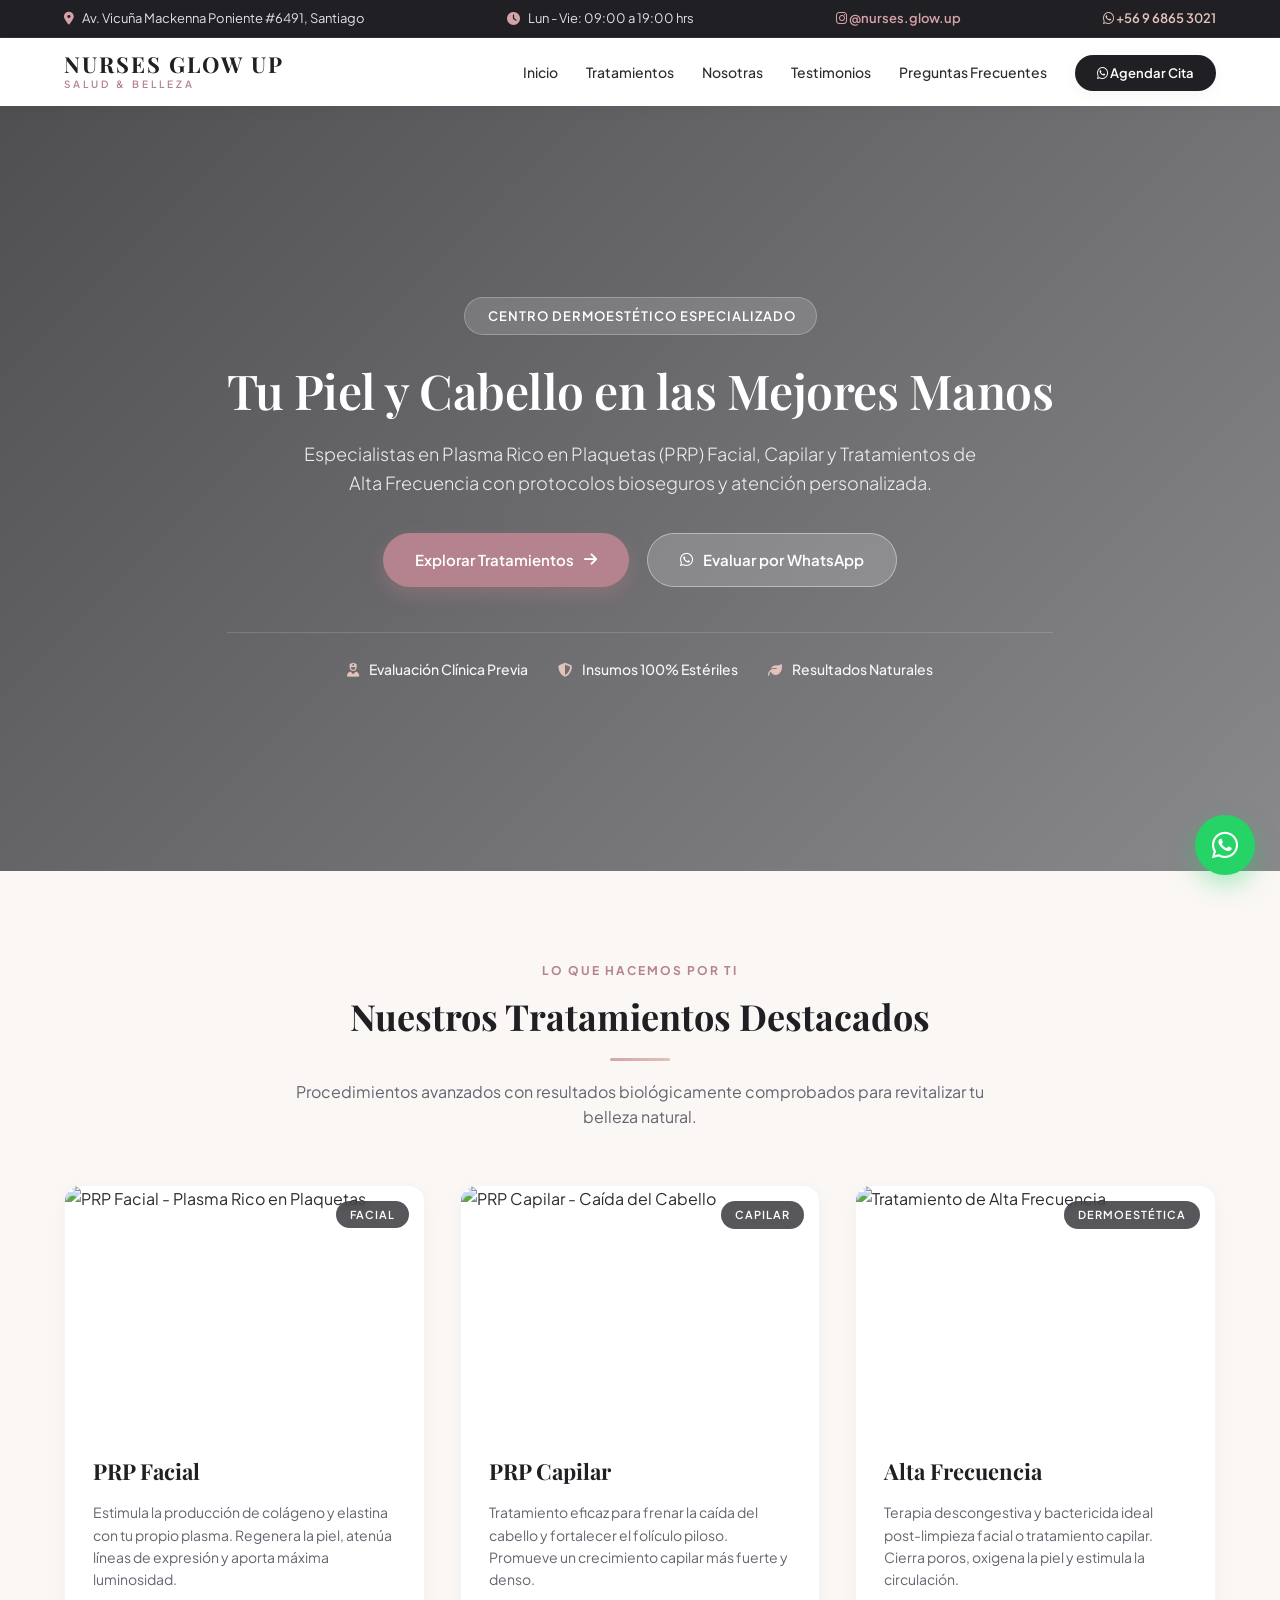
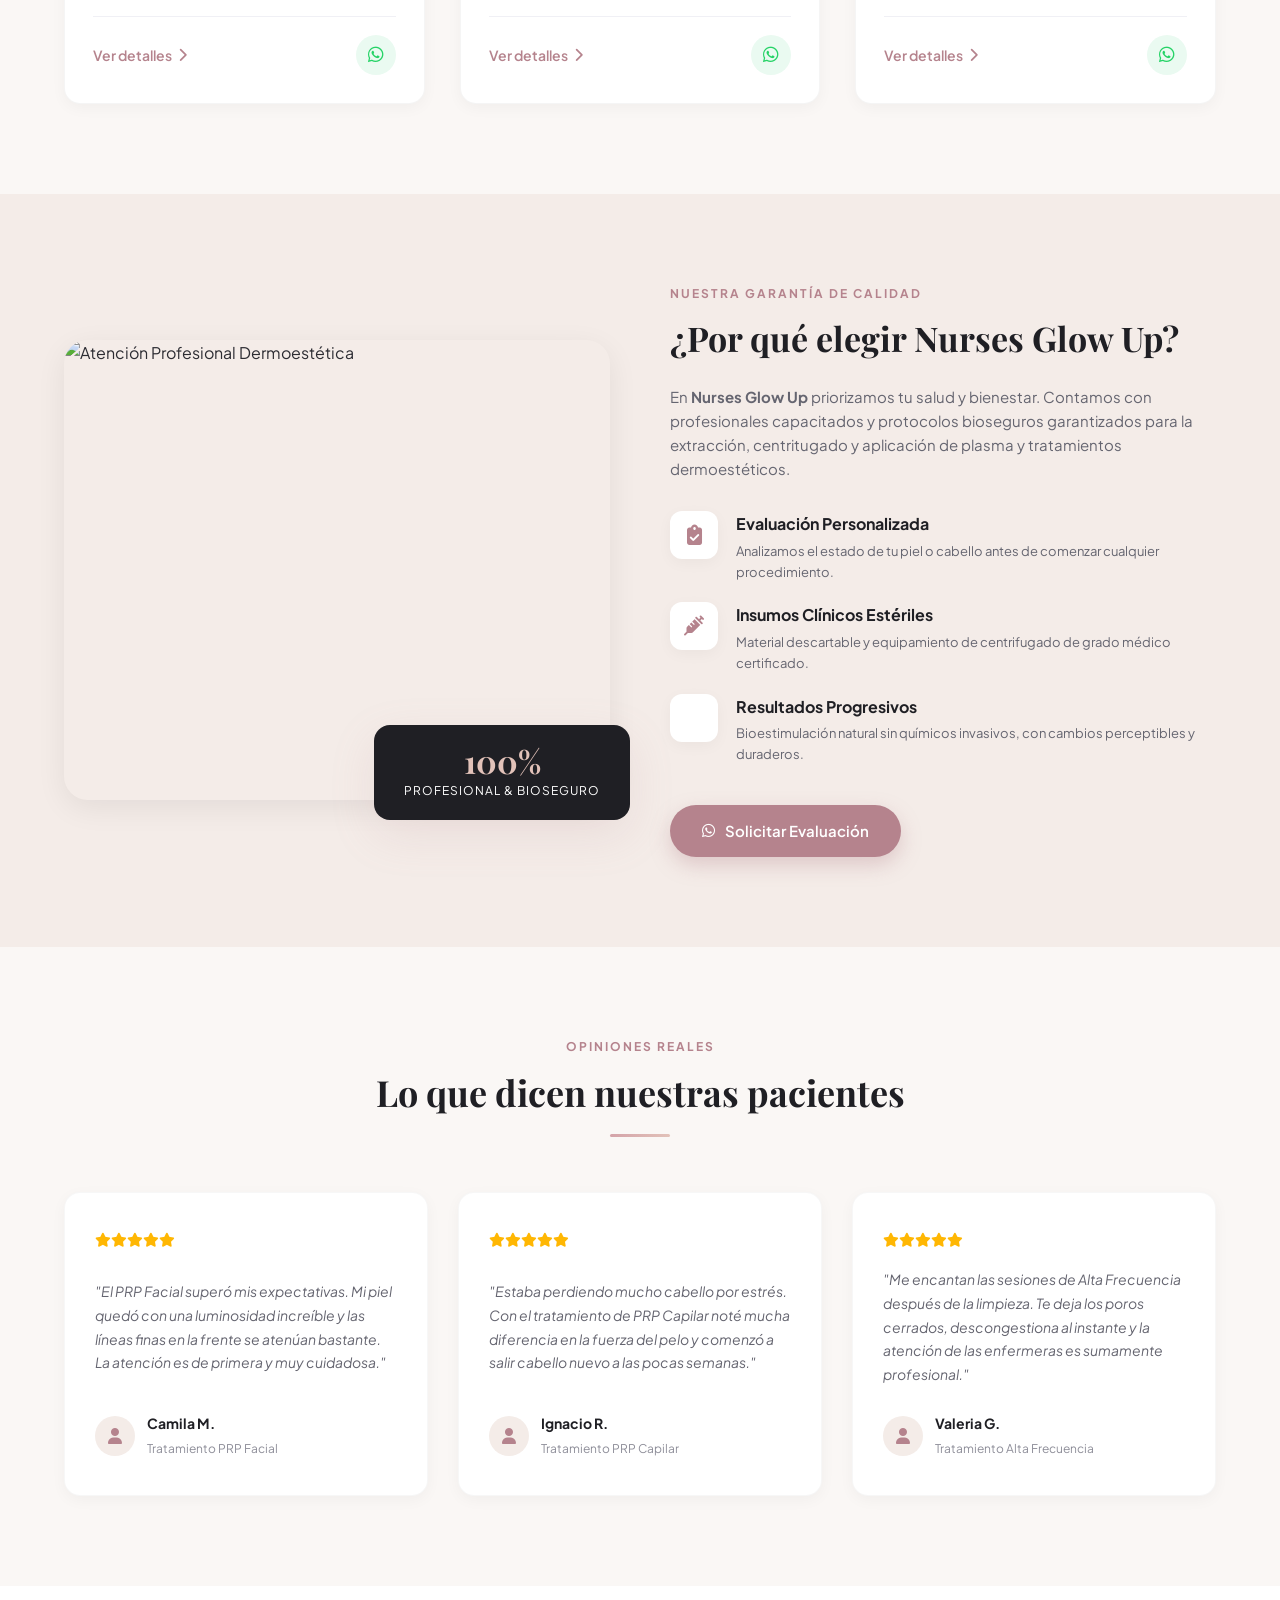
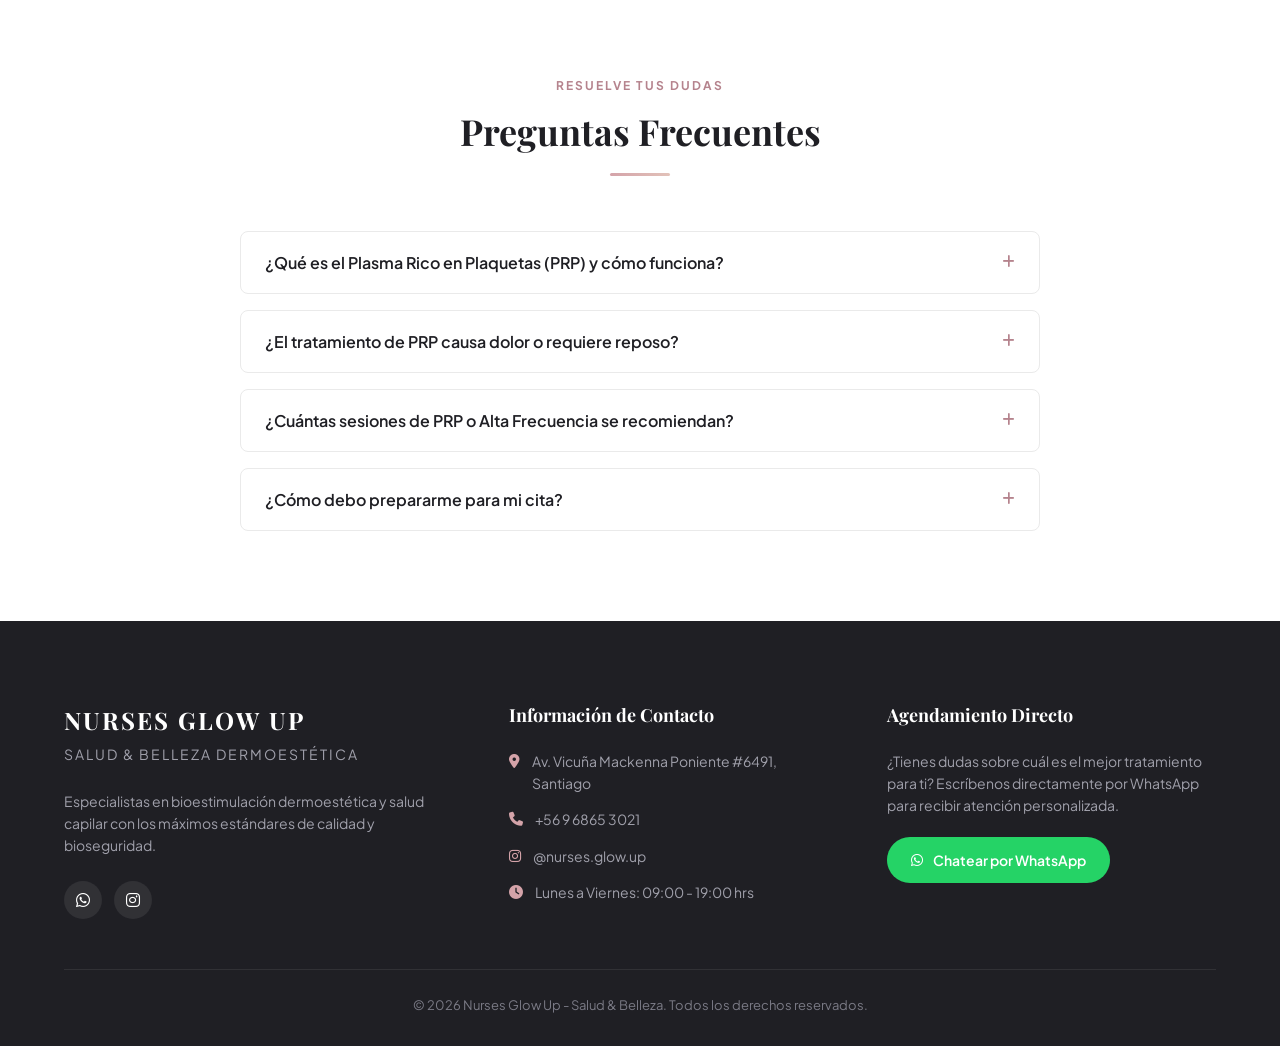
==== index.html @ 10f62494 "Add files via upload" ====
<!DOCTYPE html>
<html lang="es">
<head>
    <meta charset="UTF-8">
    <meta name="viewport" content="width=device-width, initial-scale=1.0">
    <title>Nurses Glow Up Estética | PRP Facial, Capilar & Alta Frecuencia</title>
    <meta name="description" content="Especialistas en Plasma Rico en Plaquetas (PRP) Facial, Capilar y Tratamientos de Alta Frecuencia en Santiago. Atención profesional y biosegura.">
    
    <!-- Google Fonts -->
    <link rel="preconnect" href="https://fonts.googleapis.com">
    <link rel="preconnect" href="https://fonts.gstatic.com" crossorigin>
    <link href="https://fonts.googleapis.com/css2?family=Playfair+Display:ital,wght@0,500;0,600;0,700;1,400&family=Plus+Jakarta+Sans:wght@300;400;500;600;700&display=swap" rel="stylesheet">
    
    <!-- FontAwesome para iconos -->
    <link rel="stylesheet" href="https://cdnjs.cloudflare.com/ajax/libs/font-awesome/6.4.0/css/all.min.css">
    
    <!-- Hoja de Estilos Principal -->
    <link rel="stylesheet" href="style.css">
</head>
<body>

    <!-- Barra Superior Informativa (Top Bar) -->
    <div class="top-bar">
        <div class="top-bar-container">
            <span><i class="fa-solid fa-location-dot"></i> Av. Vicuña Mackenna Poniente #6491, Santiago</span>
            <span><i class="fa-solid fa-clock"></i> Lun - Vie: 09:00 a 19:00 hrs</span>
            <a href="https://www.instagram.com/nurses.glow.up?igsh=cGNjanVtcWE0emVv" target="_blank" class="top-bar-instagram">
                <i class="fa-brands fa-instagram"></i> @nurses.glow.up
            </a>
            <a href="https://wa.me/56968653021?text=Hola%20Nurses%20Glow%20Up,%20me%20gustar%C3%ADa%20hacer%20una%20consulta." target="_blank" class="top-bar-phone">
                <i class="fa-brands fa-whatsapp"></i> +56 9 6865 3021
            </a>
        </div>
    </div>

    <!-- Encabezado / Navegación (Sticky Navbar) -->
    <header class="navbar">
        <div class="navbar-container">
            <a href="#inicio" class="logo">
                <span class="logo-title">NURSES GLOW UP</span>
                <span class="logo-subtitle">SALUD & BELLEZA</span>
            </a>

            <button class="hamburger" id="hamburger-btn" aria-label="Abrir menú de navegación">
                <span class="bar"></span>
                <span class="bar"></span>
                <span class="bar"></span>
            </button>

            <nav id="nav-menu">
                <ul>
                    <li><a href="#inicio" class="nav-link">Inicio</a></li>
                    <li><a href="#tratamientos" class="nav-link">Tratamientos</a></li>
                    <li><a href="#nosotros" class="nav-link">Nosotras</a></li>
                    <li><a href="#testimonios" class="nav-link">Testimonios</a></li>
                    <li><a href="#faq" class="nav-link">Preguntas Frecuentes</a></li>
                    <li><a href="#contacto" class="nav-link btn-nav-reserva"><i class="fa-brands fa-whatsapp"></i> Agendar Cita</a></li>
                </ul>
            </nav>
        </div>
    </header>

    <!-- Banner Principal (Hero Section) -->
    <section id="inicio" class="hero">
        <div class="hero-overlay"></div>
        <div class="hero-content">
            <div class="badge-hero"><i class="fa-solid fa-sparkles"></i> Centro Dermoestético Especializado</div>
            <h1>Tu Piel y Cabello en las Mejores Manos</h1>
            <p>Especialistas en Plasma Rico en Plaquetas (PRP) Facial, Capilar y Tratamientos de Alta Frecuencia con protocolos bioseguros y atención personalizada.</p>
            <div class="hero-buttons">
                <a href="#tratamientos" class="btn-primary">Explorar Tratamientos <i class="fa-solid fa-arrow-right"></i></a>
                <a href="https://wa.me/56968653021?text=Hola%20Nurses%20Glow%20Up,%20me%20gustar%C3%ADa%20agendar%20una%20evaluaci%C3%B3n." target="_blank" class="btn-hero-whatsapp">
                    <i class="fa-brands fa-whatsapp"></i> Evaluar por WhatsApp
                </a>
            </div>
            
            <div class="hero-features">
                <div class="feature-item"><i class="fa-solid fa-user-nurse"></i> Evaluación Clínica Previa</div>
                <div class="feature-item"><i class="fa-solid fa-shield-halved"></i> Insumos 100% Estériles</div>
                <div class="feature-item"><i class="fa-solid fa-leaf"></i> Resultados Naturales</div>
            </div>
        </div>
    </section>

    <!-- Sección de Tratamientos Destacados -->
    <section id="tratamientos" class="services-section">
        <div class="section-header">
            <span class="section-subtitle">LO QUE HACEMOS POR TI</span>
            <h2>Nuestros Tratamientos Destacados</h2>
            <div class="header-line"></div>
            <p class="subtitle">Procedimientos avanzados con resultados biológicamente comprobados para revitalizar tu belleza natural.</p>
        </div>

        <div class="cards-container">
            <!-- Tarjeta 1: PRP Facial -->
            <article class="card">
                <div class="card-image-wrapper">
                    <img src="https://images.unsplash.com/photo-1761819920857-7edc5e808fd3?w=600&auto=format&fit=crop&q=60&ixlib=rb-4.1.0&ixid=M3wxMjA3fDB8MHxzZWFyY2h8MTh8fGZhY2lhbCUyMHBsYXNmYXxlbnwwfHwwfHx8MA%3D%3D" alt="PRP Facial - Plasma Rico en Plaquetas">
                    <span class="card-tag">Facial</span>
                </div>
                <div class="card-body">
                    <h3>PRP Facial</h3>
                    <p>Estimula la producción de colágeno y elastina con tu propio plasma. Regenera la piel, atenúa líneas de expresión y aporta máxima luminosidad.</p>
                    <div class="card-footer">
                        <a href="#" class="btn-secondary open-treatment-details" data-treatment="prp-facial">
                            Ver detalles <i class="fa-solid fa-chevron-right"></i>
                        </a>
                        <a href="https://wa.me/56968653021?text=Hola,%20quisiera%20agendar%20o%20consultar%20por%20PRP%20Facial." target="_blank" class="btn-card-whatsapp" title="Agendar PRP Facial">
                            <i class="fa-brands fa-whatsapp"></i>
                        </a>
                    </div>
                </div>
            </article>

            <!-- Tarjeta 2: PRP Capilar -->
            <article class="card">
                <div class="card-image-wrapper">
                    <img src="https://encrypted-tbn0.gstatic.com/images?q=tbn:ANd9GcR7YE_KR2tN-yp8CZ4NNu9V2UW1KtImDKMwFx2wln4JhcDQnHLaY2aOvynt&s=10" alt="PRP Capilar - Caída del Cabello">
                    <span class="card-tag">Capilar</span>
                </div>
                <div class="card-body">
                    <h3>PRP Capilar</h3>
                    <p>Tratamiento eficaz para frenar la caída del cabello y fortalecer el folículo piloso. Promueve un crecimiento capilar más fuerte y denso.</p>
                    <div class="card-footer">
                        <a href="#" class="btn-secondary open-treatment-details" data-treatment="prp-capilar">
                            Ver detalles <i class="fa-solid fa-chevron-right"></i>
                        </a>
                        <a href="https://wa.me/56968653021?text=Hola,%20quisiera%20agendar%20o%20consultar%20por%20PRP%20Capilar." target="_blank" class="btn-card-whatsapp" title="Agendar PRP Capilar">
                            <i class="fa-brands fa-whatsapp"></i>
                        </a>
                    </div>
                </div>
            </article>

            <!-- Tarjeta 3: Alta Frecuencia -->
            <article class="card">
                <div class="card-image-wrapper">
                    <img src="https://media.istockphoto.com/id/1864508718/es/foto/cosmet%C3%B3loga-haciendo-un-procedimiento-antienvejecimiento-en-el-sal%C3%B3n.webp?a=1&b=1&s=612x612&w=0&k=20&c=xg0ljyiA3WDWoHJ1r4zA13l9RCSZDkOHDSZD1bCyxj4=" alt="Tratamiento de Alta Frecuencia">
                    <span class="card-tag">Dermoestética</span>
                </div>
                <div class="card-body">
                    <h3>Alta Frecuencia</h3>
                    <p>Terapia descongestiva y bactericida ideal post-limpieza facial o tratamiento capilar. Cierra poros, oxigena la piel y estimula la circulación.</p>
                    <div class="card-footer">
                        <a href="#" class="btn-secondary open-treatment-details" data-treatment="alta-frecuencia">
                            Ver detalles <i class="fa-solid fa-chevron-right"></i>
                        </a>
                        <a href="https://wa.me/56968653021?text=Hola,%20quisiera%20agendar%20o%20consultar%20por%20Alta%20Frecuencia." target="_blank" class="btn-card-whatsapp" title="Agendar Alta Frecuencia">
                            <i class="fa-brands fa-whatsapp"></i>
                        </a>
                    </div>
                </div>
            </article>
        </div>
    </section>

    <!-- Sección Nosotros / Garantía -->
    <section id="nosotros" class="about-section">
        <div class="about-container">
            <div class="about-image-container">
                <img src="https://images.unsplash.com/photo-1576091160399-112ba8d25d1d?q=80&w=800&auto=format&fit=crop" alt="Atención Profesional Dermoestética">
                <div class="experience-badge">
                    <span class="number">100%</span>
                    <span class="text">Profesional & Bioseguro</span>
                </div>
            </div>

            <div class="about-text">
                <span class="section-subtitle">NUESTRA GARANTÍA DE CALIDAD</span>
                <h2>¿Por qué elegir Nurses Glow Up?</h2>
                <p>En <strong>Nurses Glow Up</strong> priorizamos tu salud y bienestar. Contamos con profesionales capacitados y protocolos bioseguros garantizados para la extracción, centritugado y aplicación de plasma y tratamientos dermoestéticos.</p>

                <div class="about-features-grid">
                    <div class="about-feature">
                        <div class="icon-box"><i class="fa-solid fa-clipboard-check"></i></div>
                        <div>
                            <h4>Evaluación Personalizada</h4>
                            <p>Analizamos el estado de tu piel o cabello antes de comenzar cualquier procedimiento.</p>
                        </div>
                    </div>

                    <div class="about-feature">
                        <div class="icon-box"><i class="fa-solid fa-syringe"></i></div>
                        <div>
                            <h4>Insumos Clínicos Estériles</h4>
                            <p>Material descartable y equipamiento de centrifugado de grado médico certificado.</p>
                        </div>
                    </div>

                    <div class="about-feature">
                        <div class="icon-box"><i class="fa-solid fa-sparkles"></i></div>
                        <div>
                            <h4>Resultados Progresivos</h4>
                            <p>Bioestimulación natural sin químicos invasivos, con cambios perceptibles y duraderos.</p>
                        </div>
                    </div>
                </div>

                <a href="https://wa.me/56968653021?text=Hola,%20quisiera%20agendar%20una%20evaluaci%C3%B3n%20personalizada." target="_blank" class="btn-primary margin-top-sm">
                    <i class="fa-brands fa-whatsapp"></i> Solicitar Evaluación
                </a>
            </div>
        </div>
    </section>

    <!-- Sección de Testimonios -->
    <section id="testimonios" class="testimonials-section">
        <div class="section-header">
            <span class="section-subtitle">OPINIONES REALES</span>
            <h2>Lo que dicen nuestras pacientes</h2>
            <div class="header-line"></div>
        </div>

        <div class="testimonials-grid">
            <div class="testimonial-card">
                <div class="stars">
                    <i class="fa-solid fa-star"></i><i class="fa-solid fa-star"></i><i class="fa-solid fa-star"></i><i class="fa-solid fa-star"></i><i class="fa-solid fa-star"></i>
                </div>
                <p>"El PRP Facial superó mis expectativas. Mi piel quedó con una luminosidad increíble y las líneas finas en la frente se atenúan bastante. La atención es de primera y muy cuidadosa."</p>
                <div class="client-info">
                    <div class="client-avatar"><i class="fa-solid fa-user"></i></div>
                    <div>
                        <strong>Camila M.</strong>
                        <span>Tratamiento PRP Facial</span>
                    </div>
                </div>
            </div>

            <div class="testimonial-card">
                <div class="stars">
                    <i class="fa-solid fa-star"></i><i class="fa-solid fa-star"></i><i class="fa-solid fa-star"></i><i class="fa-solid fa-star"></i><i class="fa-solid fa-star"></i>
                </div>
                <p>"Estaba perdiendo mucho cabello por estrés. Con el tratamiento de PRP Capilar noté mucha diferencia en la fuerza del pelo y comenzó a salir cabello nuevo a las pocas semanas."</p>
                <div class="client-info">
                    <div class="client-avatar"><i class="fa-solid fa-user"></i></div>
                    <div>
                        <strong>Ignacio R.</strong>
                        <span>Tratamiento PRP Capilar</span>
                    </div>
                </div>
            </div>

            <div class="testimonial-card">
                <div class="stars">
                    <i class="fa-solid fa-star"></i><i class="fa-solid fa-star"></i><i class="fa-solid fa-star"></i><i class="fa-solid fa-star"></i><i class="fa-solid fa-star"></i>
                </div>
                <p>"Me encantan las sesiones de Alta Frecuencia después de la limpieza. Te deja los poros cerrados, descongestiona al instante y la atención de las enfermeras es sumamente profesional."</p>
                <div class="client-info">
                    <div class="client-avatar"><i class="fa-solid fa-user"></i></div>
                    <div>
                        <strong>Valeria G.</strong>
                        <span>Tratamiento Alta Frecuencia</span>
                    </div>
                </div>
            </div>
        </div>
    </section>

    <!-- Sección de Preguntas Frecuentes (FAQ) -->
    <section id="faq" class="faq-section">
        <div class="section-header">
            <span class="section-subtitle">RESUELVE TUS DUDAS</span>
            <h2>Preguntas Frecuentes</h2>
            <div class="header-line"></div>
        </div>

        <div class="faq-container">
            <div class="faq-item">
                <button class="faq-question">
                    <span>¿Qué es el Plasma Rico en Plaquetas (PRP) y cómo funciona?</span>
                    <i class="fa-solid fa-plus faq-icon"></i>
                </button>
                <div class="faq-answer">
                    <p>El PRP es una muestra de tu propia sangre que se centrifuga para separar el plasma cargado de plaquetas y factores de crecimiento. Este concentrado biológico estimula la renovación celular, la síntesis de colágeno y la vascularización cuando se aplica en piel o cabello.</p>
                </div>
            </div>

            <div class="faq-item">
                <button class="faq-question">
                    <span>¿El tratamiento de PRP causa dolor o requiere reposo?</span>
                    <i class="fa-solid fa-plus faq-icon"></i>
                </button>
                <div class="faq-answer">
                    <p>Es un procedimiento mínimamente invasivo. Se puede utilizar anestesia tópica local para maximizar el confort. Podrás reincorporarte a tus actividades diarias inmediatamente, siguiendo simples cuidados posteriores.</p>
                </div>
            </div>

            <div class="faq-item">
                <button class="faq-question">
                    <span>¿Cuántas sesiones de PRP o Alta Frecuencia se recomiendan?</span>
                    <i class="fa-solid fa-plus faq-icon"></i>
                </button>
                <div class="faq-answer">
                    <p>En PRP se suele recomendar un protocolo inicial de 3 sesiones distribuidas mensualmente, y luego mantenimientos periódicos. En Alta Frecuencia depende de si es un tratamiento puntual de descongestión o un ciclo de revitalización.</p>
                </div>
            </div>

            <div class="faq-item">
                <button class="faq-question">
                    <span>¿Cómo debo prepararme para mi cita?</span>
                    <i class="fa-solid fa-plus faq-icon"></i>
                </button>
                <div class="faq-answer">
                    <p>Te sugerimos mantenerte bien hidratado/a ingiriendo agua las horas previas, acudir con la zona limpia y sin maquillaje recargado. En la evaluación inicial resolvemos cualquier duda específica.</p>
                </div>
            </div>
        </div>
    </section>

    <!-- Modal de Detalles de Tratamiento -->
    <div id="treatment-modal" class="modal-overlay">
        <div class="modal-box">
            <button class="close-modal" aria-label="Cerrar modal">&times;</button>
            <div class="modal-header-img">
                <img id="modal-image" src="" alt="Tratamiento">
            </div>
            <div class="modal-body">
                <h3 id="modal-title">Título del Tratamiento</h3>
                <p id="modal-description">Descripción detallada del tratamiento...</p>
                
                <h4>Beneficios Clave:</h4>
                <ul id="modal-benefits" class="benefits-list"></ul>

                <div class="modal-meta">
                    <span><i class="fa-regular fa-clock"></i> <strong>Duración estimada:</strong> <span id="modal-duration">60 min</span></span>
                </div>

                <div class="modal-actions">
                    <a href="https://wa.me/56968653021?text=Hola%20Nurses%20Glow%20Up,%20me%20interesa%20agendar%20este%20tratamiento." target="_blank" class="btn-primary full-width">
                        <i class="fa-brands fa-whatsapp"></i> Agendar por WhatsApp
                    </a>
                </div>
            </div>
        </div>
    </div>

    <!-- Pie de Página / Contacto (Footer) -->
    <footer id="contacto">
        <div class="footer-container">
            <div class="footer-brand">
                <h3>NURSES GLOW UP</h3>
                <p class="footer-tagline">Salud & Belleza Dermoestética</p>
                <p>Especialistas en bioestimulación dermoestética y salud capilar con los máximos estándares de calidad y bioseguridad.</p>
                <div class="social-links">
                    <a href="https://wa.me/56968653021" target="_blank" aria-label="WhatsApp"><i class="fa-brands fa-whatsapp"></i></a>
                    <a href="https://www.instagram.com/nurses.glow.up?igsh=cGNjanVtcWE0emVv" target="_blank" aria-label="Instagram"><i class="fa-brands fa-instagram"></i></a>
                </div>
            </div>

            <div class="footer-info">
                <h4>Información de Contacto</h4>
                <ul>
                    <li><i class="fa-solid fa-location-dot"></i> Av. Vicuña Mackenna Poniente #6491, Santiago</li>
                    <li><i class="fa-solid fa-phone"></i> +56 9 6865 3021</li>
                    <li><i class="fa-brands fa-instagram"></i> <a href="https://www.instagram.com/nurses.glow.up?igsh=cGNjanVtcWE0emVv" target="_blank">@nurses.glow.up</a></li>
                    <li><i class="fa-solid fa-clock"></i> Lunes a Viernes: 09:00 - 19:00 hrs</li>
                </ul>
            </div>

            <div class="footer-action">
                <h4>Agendamiento Directo</h4>
                <p>¿Tienes dudas sobre cuál es el mejor tratamiento para ti? Escríbenos directamente por WhatsApp para recibir atención personalizada.</p>
                <a href="https://wa.me/56968653021?text=Hola,%20quisiera%20más%20información%20sobre%20los%20tratamientos." target="_blank" class="btn-whatsapp">
                    <i class="fa-brands fa-whatsapp"></i> Chatear por WhatsApp
                </a>
            </div>
        </div>

        <div class="copyright">
            <p>© 2026 Nurses Glow Up - Salud & Belleza. Todos los derechos reservados.</p>
        </div>
    </footer>

    <!-- Botón Flotante de WhatsApp para Móvil y Desktop -->
    <a href="https://wa.me/56968653021?text=Hola%20Nurses%20Glow%20Up,%20quisiera%20agendar%20una%20cita." class="floating-whatsapp" target="_blank" aria-label="Contactar por WhatsApp">
        <i class="fa-brands fa-whatsapp"></i>
        <span class="whatsapp-tooltip">¿Dudas? ¡Escríbenos!</span>
    </a>

    <!-- Script de Interactividad -->
    <script src="script.js"></script>
</body>
</html>
---- style.css ----
/* ==========================================================================
   NURSES GLOW UP - SISTEMA DE ESTILOS Y DISEÑO DERMOESTÉTICO LUXURY
   ========================================================================== */

/* 1. Variables Globales y Paleta de Colores Elegante */
:root {
    --bg-main: #faf7f5;
    --bg-card: #ffffff;
    --bg-accent: #f4ece8;
    --accent-pink: #d4a3a9;
    --accent-pink-dark: #b5838d;
    --accent-gold: #e2c2b9;
    --accent-gold-dark: #cda296;
    --dark-primary: #1f1f24;
    --dark-secondary: #2d2d35;
    --text-primary: #2c2c32;
    --text-secondary: #656570;
    --text-light: #8e8e99;
    --white: #ffffff;
    
    --whatsapp-color: #25d366;
    --whatsapp-hover: #1eb956;
    
    --font-heading: 'Playfair Display', Georgia, serif;
    --font-body: 'Plus Jakarta Sans', -apple-system, BlinkMacSystemFont, sans-serif;
    
    --shadow-sm: 0 4px 15px rgba(0, 0, 0, 0.04);
    --shadow-md: 0 8px 30px rgba(0, 0, 0, 0.07);
    --shadow-lg: 0 15px 45px rgba(181, 131, 141, 0.15);
    
    --radius-sm: 8px;
    --radius-md: 16px;
    --radius-lg: 24px;
    --radius-full: 999px;
    
    --transition-fast: 0.2s ease;
    --transition-normal: 0.3s ease;
    --transition-slow: 0.5s cubic-bezier(0.16, 1, 0.3, 1);
}

/* 2. Reset General & Base Reset */
* {
    margin: 0;
    padding: 0;
    box-sizing: border-box;
}

html {
    scroll-behavior: smooth;
    font-size: 16px;
}

body {
    background-color: var(--bg-main);
    color: var(--text-primary);
    font-family: var(--font-body);
    line-height: 1.6;
    overflow-x: hidden;
    -webkit-font-smoothing: antialiased;
}

a {
    text-decoration: none;
    color: inherit;
    transition: color var(--transition-fast);
}

ul {
    list-style: none;
}

img {
    max-width: 100%;
    height: auto;
    display: block;
}

/* 3. Top Bar Informativa */
.top-bar {
    background-color: var(--dark-primary);
    color: #e0e0e6;
    font-size: 13px;
    padding: 8px 5%;
    border-bottom: 1px solid rgba(255, 255, 255, 0.08);
}

.top-bar-container {
    max-width: 1200px;
    margin: 0 auto;
    display: flex;
    justify-content: space-between;
    align-items: center;
    flex-wrap: wrap;
    gap: 15px;
}

.top-bar-container span i {
    color: var(--accent-pink);
    margin-right: 6px;
}

.top-bar-instagram {
    color: var(--accent-pink);
    font-weight: 600;
}

.top-bar-instagram:hover {
    color: var(--white);
}

.top-bar-phone {
    color: var(--accent-gold);
    font-weight: 600;
}

.top-bar-phone:hover {
    color: var(--white);
}

/* 4. Navbar Sticky Navegación */
.navbar {
    background-color: rgba(255, 255, 255, 0.94);
    backdrop-filter: blur(10px);
    position: sticky;
    top: 0;
    z-index: 1000;
    box-shadow: var(--shadow-sm);
    padding: 14px 5%;
    transition: all var(--transition-normal);
}

.navbar-container {
    max-width: 1200px;
    margin: 0 auto;
    display: flex;
    justify-content: space-between;
    align-items: center;
}

.logo {
    display: flex;
    flex-direction: column;
}

.logo-title {
    font-family: var(--font-heading);
    font-size: 22px;
    font-weight: 700;
    letter-spacing: 2px;
    color: var(--dark-primary);
    line-height: 1.1;
}

.logo-subtitle {
    font-size: 10px;
    letter-spacing: 3px;
    color: var(--accent-pink-dark);
    font-weight: 600;
    text-transform: uppercase;
}

#nav-menu ul {
    display: flex;
    align-items: center;
    gap: 28px;
}

.nav-link {
    font-size: 14px;
    font-weight: 500;
    color: var(--text-primary);
    position: relative;
    padding: 6px 0;
}

.nav-link::after {
    content: '';
    position: absolute;
    bottom: 0;
    left: 0;
    width: 0%;
    height: 2px;
    background-color: var(--accent-pink-dark);
    transition: width var(--transition-fast);
}

.nav-link:hover::after {
    width: 100%;
}

.btn-nav-reserva {
    background-color: var(--dark-primary);
    color: var(--white) !important;
    padding: 10px 22px !important;
    border-radius: var(--radius-full);
    font-weight: 600;
    font-size: 13px !important;
    box-shadow: var(--shadow-sm);
    transition: all var(--transition-fast) !important;
}

.btn-nav-reserva:hover {
    background-color: var(--accent-pink-dark);
    transform: translateY(-2px);
    box-shadow: var(--shadow-md);
}

.btn-nav-reserva::after {
    display: none;
}

/* Menú Hamburguesa Móvil */
.hamburger {
    display: none;
    background: none;
    border: none;
    cursor: pointer;
    flex-direction: column;
    gap: 5px;
    padding: 5px;
}

.hamburger .bar {
    width: 25px;
    height: 3px;
    background-color: var(--dark-primary);
    border-radius: 3px;
    transition: all 0.3s ease;
}

/* 5. Hero Section (Banner Principal) */
.hero {
    position: relative;
    min-height: 85vh;
    background: url('https://images.unsplash.com/photo-1512290900673-0fb6692e1069?q=80&w=1600&auto=format&fit=crop') center/cover no-repeat;
    display: flex;
    align-items: center;
    justify-content: center;
    padding: 80px 5%;
    color: var(--white);
}

.hero-overlay {
    position: absolute;
    inset: 0;
    background: linear-gradient(135deg, rgba(31, 31, 36, 0.78) 0%, rgba(45, 45, 53, 0.55) 100%);
}

.hero-content {
    position: relative;
    z-index: 10;
    max-width: 850px;
    text-align: center;
}

.badge-hero {
    display: inline-block;
    background: rgba(255, 255, 255, 0.15);
    backdrop-filter: blur(8px);
    padding: 8px 20px;
    border-radius: var(--radius-full);
    font-size: 13px;
    letter-spacing: 1px;
    text-transform: uppercase;
    font-weight: 600;
    margin-bottom: 25px;
    border: 1px solid rgba(255, 255, 255, 0.25);
}

.hero-content h1 {
    font-family: var(--font-heading);
    font-size: 48px;
    font-weight: 600;
    line-height: 1.25;
    margin-bottom: 20px;
    letter-spacing: -0.5px;
}

.hero-content p {
    font-size: 18px;
    font-weight: 300;
    max-width: 680px;
    margin: 0 auto 35px auto;
    color: rgba(255, 255, 255, 0.9);
}

.hero-buttons {
    display: flex;
    justify-content: center;
    gap: 18px;
    flex-wrap: wrap;
    margin-bottom: 45px;
}

.btn-primary {
    display: inline-flex;
    align-items: center;
    gap: 10px;
    padding: 14px 32px;
    background-color: var(--accent-pink-dark);
    color: var(--white);
    border-radius: var(--radius-full);
    font-weight: 600;
    font-size: 15px;
    transition: all var(--transition-normal);
    box-shadow: 0 8px 20px rgba(181, 131, 141, 0.35);
}

.btn-primary:hover {
    background-color: #9d6872;
    transform: translateY(-3px);
    box-shadow: 0 12px 28px rgba(181, 131, 141, 0.45);
}

.btn-hero-whatsapp {
    display: inline-flex;
    align-items: center;
    gap: 10px;
    padding: 14px 32px;
    background-color: rgba(255, 255, 255, 0.18);
    backdrop-filter: blur(10px);
    color: var(--white);
    border: 1px solid rgba(255, 255, 255, 0.4);
    border-radius: var(--radius-full);
    font-weight: 600;
    font-size: 15px;
    transition: all var(--transition-normal);
}

.btn-hero-whatsapp:hover {
    background-color: var(--whatsapp-color);
    border-color: var(--whatsapp-color);
    transform: translateY(-3px);
}

.hero-features {
    display: flex;
    justify-content: center;
    gap: 30px;
    flex-wrap: wrap;
    font-size: 14px;
    font-weight: 500;
    color: rgba(255, 255, 255, 0.95);
    border-top: 1px solid rgba(255, 255, 255, 0.15);
    padding-top: 25px;
}

.feature-item i {
    color: var(--accent-gold);
    margin-right: 8px;
}

/* 6. Estructura de Secciones Generales */
.services-section, .about-section, .testimonials-section, .faq-section {
    padding: 90px 5%;
}

.section-header {
    text-align: center;
    max-width: 700px;
    margin: 0 auto 55px auto;
}

.section-subtitle {
    font-size: 12px;
    letter-spacing: 2px;
    text-transform: uppercase;
    color: var(--accent-pink-dark);
    font-weight: 700;
    display: block;
    margin-bottom: 8px;
}

.section-header h2 {
    font-family: var(--font-heading);
    font-size: 36px;
    color: var(--dark-primary);
    margin-bottom: 12px;
}

.header-line {
    width: 60px;
    height: 3px;
    background: linear-gradient(to right, var(--accent-pink), var(--accent-gold));
    margin: 0 auto 18px auto;
    border-radius: 3px;
}

.subtitle {
    color: var(--text-secondary);
    font-size: 16px;
}

/* 7. Sección de Tratamientos (Cards Tarjetas) */
.cards-container {
    max-width: 1200px;
    margin: 0 auto;
    display: grid;
    grid-template-columns: repeat(auto-fit, minmax(320px, 1fr));
    gap: 35px;
}

.card {
    background-color: var(--bg-card);
    border-radius: var(--radius-md);
    overflow: hidden;
    box-shadow: var(--shadow-sm);
    border: 1px solid rgba(0, 0, 0, 0.04);
    transition: all var(--transition-normal);
    display: flex;
    flex-direction: column;
}

.card:hover {
    transform: translateY(-10px);
    box-shadow: var(--shadow-lg);
}

.card-image-wrapper {
    position: relative;
    height: 240px;
    overflow: hidden;
}

.card-image-wrapper img {
    width: 100%;
    height: 100%;
    object-fit: cover;
    transition: transform var(--transition-slow);
}

.card:hover .card-image-wrapper img {
    transform: scale(1.06);
}

.card-tag {
    position: absolute;
    top: 15px;
    right: 15px;
    background-color: rgba(31, 31, 36, 0.75);
    backdrop-filter: blur(5px);
    color: var(--white);
    font-size: 11px;
    font-weight: 600;
    text-transform: uppercase;
    letter-spacing: 1px;
    padding: 5px 14px;
    border-radius: var(--radius-full);
}

.card-body {
    padding: 28px;
    display: flex;
    flex-direction: column;
    flex-grow: 1;
}

.card-body h3 {
    font-family: var(--font-heading);
    font-size: 22px;
    color: var(--dark-primary);
    margin-bottom: 12px;
}

.card-body p {
    font-size: 14px;
    color: var(--text-secondary);
    margin-bottom: 25px;
    line-height: 1.6;
    flex-grow: 1;
}

.card-footer {
    display: flex;
    justify-content: space-between;
    align-items: center;
    border-top: 1px solid #f0f0f5;
    padding-top: 18px;
}

.btn-secondary {
    color: var(--accent-pink-dark);
    font-weight: 600;
    font-size: 14px;
    display: inline-flex;
    align-items: center;
    gap: 6px;
}

.btn-secondary:hover {
    color: var(--dark-primary);
}

.btn-card-whatsapp {
    width: 40px;
    height: 40px;
    border-radius: 50%;
    background-color: #eafaf1;
    color: var(--whatsapp-color);
    display: flex;
    align-items: center;
    justify-content: center;
    font-size: 18px;
    transition: all var(--transition-fast);
}

.btn-card-whatsapp:hover {
    background-color: var(--whatsapp-color);
    color: var(--white);
}

/* 8. Sección Nosotros & Garantía */
.about-section {
    background-color: var(--bg-accent);
}

.about-container {
    max-width: 1200px;
    margin: 0 auto;
    display: grid;
    grid-template-columns: 1fr 1fr;
    gap: 60px;
    align-items: center;
}

.about-image-container {
    position: relative;
}

.about-image-container img {
    border-radius: var(--radius-lg);
    box-shadow: var(--shadow-md);
    width: 100%;
    height: 460px;
    object-fit: cover;
}

.experience-badge {
    position: absolute;
    bottom: -20px;
    right: -20px;
    background-color: var(--dark-primary);
    color: var(--white);
    padding: 20px 30px;
    border-radius: var(--radius-md);
    box-shadow: var(--shadow-lg);
    display: flex;
    flex-direction: column;
    align-items: center;
}

.experience-badge .number {
    font-family: var(--font-heading);
    font-size: 32px;
    color: var(--accent-gold);
    font-weight: 700;
    line-height: 1;
}

.experience-badge .text {
    font-size: 12px;
    text-transform: uppercase;
    letter-spacing: 1px;
    margin-top: 4px;
}

.about-text h2 {
    font-family: var(--font-heading);
    font-size: 34px;
    color: var(--dark-primary);
    margin-bottom: 20px;
}

.about-text p {
    color: var(--text-secondary);
    margin-bottom: 30px;
    font-size: 15px;
}

.about-features-grid {
    display: flex;
    flex-direction: column;
    gap: 20px;
    margin-bottom: 30px;
}

.about-feature {
    display: flex;
    gap: 18px;
    align-items: flex-start;
}

.icon-box {
    width: 48px;
    height: 48px;
    border-radius: 12px;
    background-color: var(--white);
    color: var(--accent-pink-dark);
    display: flex;
    align-items: center;
    justify-content: center;
    font-size: 20px;
    box-shadow: var(--shadow-sm);
    flex-shrink: 0;
}

.about-feature h4 {
    font-size: 16px;
    color: var(--dark-primary);
    margin-bottom: 4px;
}

.about-feature p {
    font-size: 13px;
    margin-bottom: 0;
}

.margin-top-sm {
    margin-top: 10px;
}

/* 9. Sección de Testimonios */
.testimonials-section {
    background-color: var(--bg-main);
}

.testimonials-grid {
    max-width: 1200px;
    margin: 0 auto;
    display: grid;
    grid-template-columns: repeat(auto-fit, minmax(300px, 1fr));
    gap: 30px;
}

.testimonial-card {
    background-color: var(--bg-card);
    padding: 35px 30px;
    border-radius: var(--radius-md);
    box-shadow: var(--shadow-sm);
    border: 1px solid rgba(0, 0, 0, 0.03);
    display: flex;
    flex-direction: column;
    justify-content: space-between;
}

.stars {
    color: #ffb703;
    font-size: 14px;
    margin-bottom: 18px;
}

.testimonial-card p {
    font-size: 14px;
    font-style: italic;
    color: var(--text-secondary);
    margin-bottom: 25px;
    line-height: 1.7;
}

.client-info {
    display: flex;
    align-items: center;
    gap: 12px;
}

.client-avatar {
    width: 40px;
    height: 40px;
    border-radius: 50%;
    background-color: var(--bg-accent);
    color: var(--accent-pink-dark);
    display: flex;
    align-items: center;
    justify-content: center;
    font-size: 16px;
}

.client-info strong {
    display: block;
    font-size: 14px;
    color: var(--dark-primary);
}

.client-info span {
    font-size: 12px;
    color: var(--text-light);
}

/* 10. Sección FAQ (Preguntas Frecuentes - Acordeón) */
.faq-section {
    background-color: var(--white);
}

.faq-container {
    max-width: 800px;
    margin: 0 auto;
    display: flex;
    flex-direction: column;
    gap: 16px;
}

.faq-item {
    border: 1px solid #eaeaea;
    border-radius: var(--radius-sm);
    overflow: hidden;
    transition: border-color var(--transition-fast);
}

.faq-item.active {
    border-color: var(--accent-pink);
    box-shadow: var(--shadow-sm);
}

.faq-question {
    width: 100%;
    padding: 20px 24px;
    background: none;
    border: none;
    display: flex;
    justify-content: space-between;
    align-items: center;
    font-family: var(--font-body);
    font-size: 16px;
    font-weight: 600;
    color: var(--dark-primary);
    text-align: left;
    cursor: pointer;
    transition: color var(--transition-fast);
}

.faq-question:hover {
    color: var(--accent-pink-dark);
}

.faq-icon {
    font-size: 14px;
    color: var(--accent-pink-dark);
    transition: transform var(--transition-normal);
}

.faq-item.active .faq-icon {
    transform: rotate(45deg);
}

.faq-answer {
    max-height: 0;
    overflow: hidden;
    transition: max-height 0.4s ease, padding 0.4s ease;
    padding: 0 24px;
    background-color: var(--bg-main);
}

.faq-item.active .faq-answer {
    max-height: 300px;
    padding: 0 24px 20px 24px;
}

.faq-answer p {
    font-size: 14px;
    color: var(--text-secondary);
    line-height: 1.7;
}

/* 11. Modal de Tratamiento */
.modal-overlay {
    position: fixed;
    inset: 0;
    background-color: rgba(15, 15, 20, 0.7);
    backdrop-filter: blur(5px);
    display: flex;
    align-items: center;
    justify-content: center;
    z-index: 2000;
    opacity: 0;
    visibility: hidden;
    transition: all var(--transition-normal);
    padding: 20px;
}

.modal-overlay.show {
    opacity: 1;
    visibility: visible;
}

.modal-box {
    background-color: var(--white);
    width: 100%;
    max-width: 580px;
    border-radius: var(--radius-md);
    overflow: hidden;
    box-shadow: var(--shadow-lg);
    position: relative;
    transform: translateY(20px);
    transition: transform var(--transition-normal);
    max-height: 90vh;
    display: flex;
    flex-direction: column;
}

.modal-overlay.show .modal-box {
    transform: translateY(0);
}

.close-modal {
    position: absolute;
    top: 15px;
    right: 15px;
    width: 36px;
    height: 36px;
    border-radius: 50%;
    background-color: rgba(0, 0, 0, 0.5);
    color: var(--white);
    border: none;
    font-size: 24px;
    cursor: pointer;
    z-index: 10;
    display: flex;
    align-items: center;
    justify-content: center;
    transition: background-color var(--transition-fast);
}

.close-modal:hover {
    background-color: var(--dark-primary);
}

.modal-header-img {
    height: 220px;
    overflow: hidden;
}

.modal-header-img img {
    width: 100%;
    height: 100%;
    object-fit: cover;
}

.modal-body {
    padding: 30px;
    overflow-y: auto;
}

.modal-body h3 {
    font-family: var(--font-heading);
    font-size: 24px;
    color: var(--dark-primary);
    margin-bottom: 12px;
}

.modal-body p {
    font-size: 14px;
    color: var(--text-secondary);
    margin-bottom: 20px;
    line-height: 1.6;
}

.modal-body h4 {
    font-size: 15px;
    color: var(--dark-primary);
    margin-bottom: 12px;
}

.benefits-list {
    margin-bottom: 20px;
}

.benefits-list li {
    font-size: 13px;
    color: var(--text-secondary);
    margin-bottom: 8px;
    display: flex;
    align-items: flex-start;
    gap: 8px;
}

.benefits-list li i {
    color: var(--accent-pink-dark);
    margin-top: 3px;
}

.modal-meta {
    background-color: var(--bg-main);
    padding: 12px 16px;
    border-radius: var(--radius-sm);
    font-size: 13px;
    color: var(--text-secondary);
    margin-bottom: 25px;
}

.full-width {
    width: 100%;
    justify-content: center;
}

/* 12. Footer (Pie de Página) */
footer {
    background-color: var(--dark-primary);
    color: #cfcfd6;
    padding: 80px 5% 30px 5%;
}

.footer-container {
    max-width: 1200px;
    margin: 0 auto 50px auto;
    display: grid;
    grid-template-columns: 1.2fr 1fr 1fr;
    gap: 50px;
}

.footer-brand h3 {
    font-family: var(--font-heading);
    font-size: 24px;
    letter-spacing: 2px;
    color: var(--white);
    margin-bottom: 4px;
}

.footer-tagline {
    font-size: 11px;
    letter-spacing: 2px;
    text-transform: uppercase;
    color: var(--accent-gold);
    margin-bottom: 18px;
}

.footer-brand p {
    font-size: 14px;
    color: #a0a0ab;
    margin-bottom: 24px;
    line-height: 1.6;
}

.social-links {
    display: flex;
    gap: 12px;
}

.social-links a {
    width: 38px;
    height: 38px;
    border-radius: 50%;
    background-color: rgba(255, 255, 255, 0.08);
    color: var(--white);
    display: flex;
    align-items: center;
    justify-content: center;
    transition: all var(--transition-fast);
}

.social-links a:hover {
    background-color: var(--accent-pink-dark);
    transform: translateY(-3px);
}

.footer-info h4, .footer-action h4 {
    font-family: var(--font-heading);
    font-size: 18px;
    color: var(--white);
    margin-bottom: 20px;
}

.footer-info ul {
    display: flex;
    flex-direction: column;
    gap: 14px;
}

.footer-info li {
    font-size: 14px;
    color: #a0a0ab;
    display: flex;
    gap: 12px;
    align-items: flex-start;
}

.footer-info li i {
    color: var(--accent-pink);
    margin-top: 4px;
}

.footer-action p {
    font-size: 14px;
    color: #a0a0ab;
    margin-bottom: 20px;
    line-height: 1.6;
}

.btn-whatsapp {
    display: inline-flex;
    align-items: center;
    gap: 10px;
    background-color: var(--whatsapp-color);
    color: var(--white);
    padding: 12px 24px;
    border-radius: var(--radius-full);
    font-weight: 600;
    font-size: 14px;
    transition: all var(--transition-fast);
}

.btn-whatsapp:hover {
    background-color: var(--whatsapp-hover);
    transform: translateY(-2px);
    box-shadow: 0 8px 20px rgba(37, 211, 102, 0.3);
}

.copyright {
    max-width: 1200px;
    margin: 0 auto;
    border-top: 1px solid rgba(255, 255, 255, 0.08);
    padding-top: 25px;
    text-align: center;
    font-size: 13px;
    color: #7a7a85;
}

/* 13. Botón Flotante de WhatsApp */
.floating-whatsapp {
    position: fixed;
    bottom: 25px;
    right: 25px;
    width: 60px;
    height: 60px;
    background-color: var(--whatsapp-color);
    color: var(--white);
    border-radius: 50%;
    display: flex;
    align-items: center;
    justify-content: center;
    font-size: 30px;
    box-shadow: 0 8px 25px rgba(37, 211, 102, 0.4);
    z-index: 999;
    transition: all var(--transition-normal);
    animation: pulse 2s infinite;
}

.floating-whatsapp:hover {
    transform: scale(1.1);
    background-color: var(--whatsapp-hover);
}

.whatsapp-tooltip {
    position: absolute;
    right: 70px;
    background-color: var(--dark-primary);
    color: var(--white);
    padding: 6px 14px;
    border-radius: var(--radius-sm);
    font-size: 12px;
    white-space: nowrap;
    opacity: 0;
    visibility: hidden;
    transition: all var(--transition-fast);
    pointer-events: none;
}

.floating-whatsapp:hover .whatsapp-tooltip {
    opacity: 1;
    visibility: visible;
}

@keyframes pulse {
    0% {
        box-shadow: 0 0 0 0 rgba(37, 211, 102, 0.7);
    }
    70% {
        box-shadow: 0 0 0 15px rgba(37, 211, 102, 0);
    }
    100% {
        box-shadow: 0 0 0 0 rgba(37, 211, 102, 0);
    }
}

/* 14. Adaptación Responsive (Móvil y Tablet) */
@media (max-width: 992px) {
    .hero-content h1 {
        font-size: 38px;
    }
    .about-container {
        grid-template-columns: 1fr;
        gap: 40px;
    }
    .about-image-container img {
        height: 380px;
    }
    .footer-container {
        grid-template-columns: 1fr 1fr;
    }
}

@media (max-width: 768px) {
    .top-bar-container {
        justify-content: center;
        text-align: center;
    }
    
    .hamburger {
        display: flex;
    }

    #nav-menu {
        position: fixed;
        top: 70px;
        left: -100%;
        width: 100%;
        height: calc(100vh - 70px);
        background-color: var(--white);
        flex-direction: column;
        justify-content: center;
        align-items: center;
        transition: left 0.3s ease;
        box-shadow: var(--shadow-lg);
    }

    #nav-menu.active {
        left: 0;
    }

    #nav-menu ul {
        flex-direction: column;
        gap: 25px;
        width: 100%;
        text-align: center;
    }

    .nav-link {
        font-size: 18px;
    }

    .hero {
        min-height: 80vh;
        padding: 60px 5%;
    }

    .hero-content h1 {
        font-size: 32px;
    }

    .hero-content p {
        font-size: 15px;
    }

    .footer-container {
        grid-template-columns: 1fr;
        gap: 40px;
    }
}
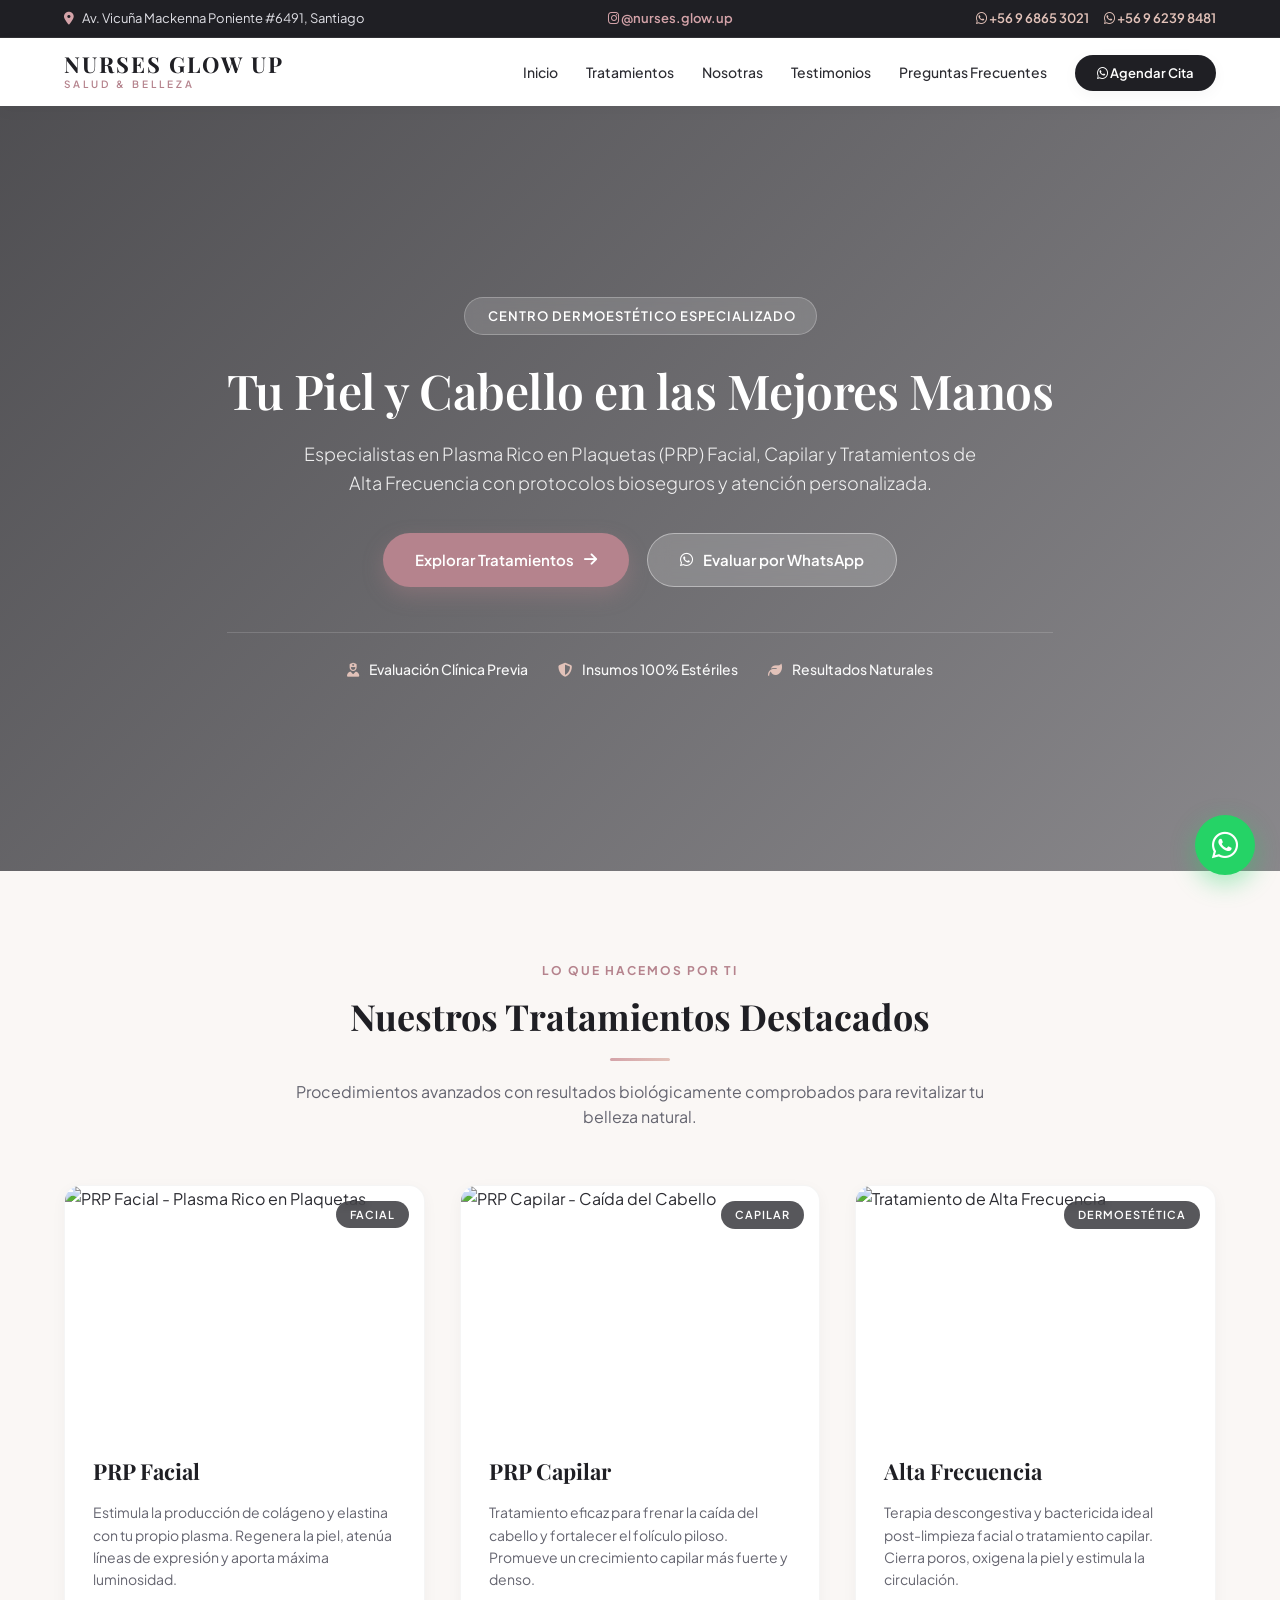
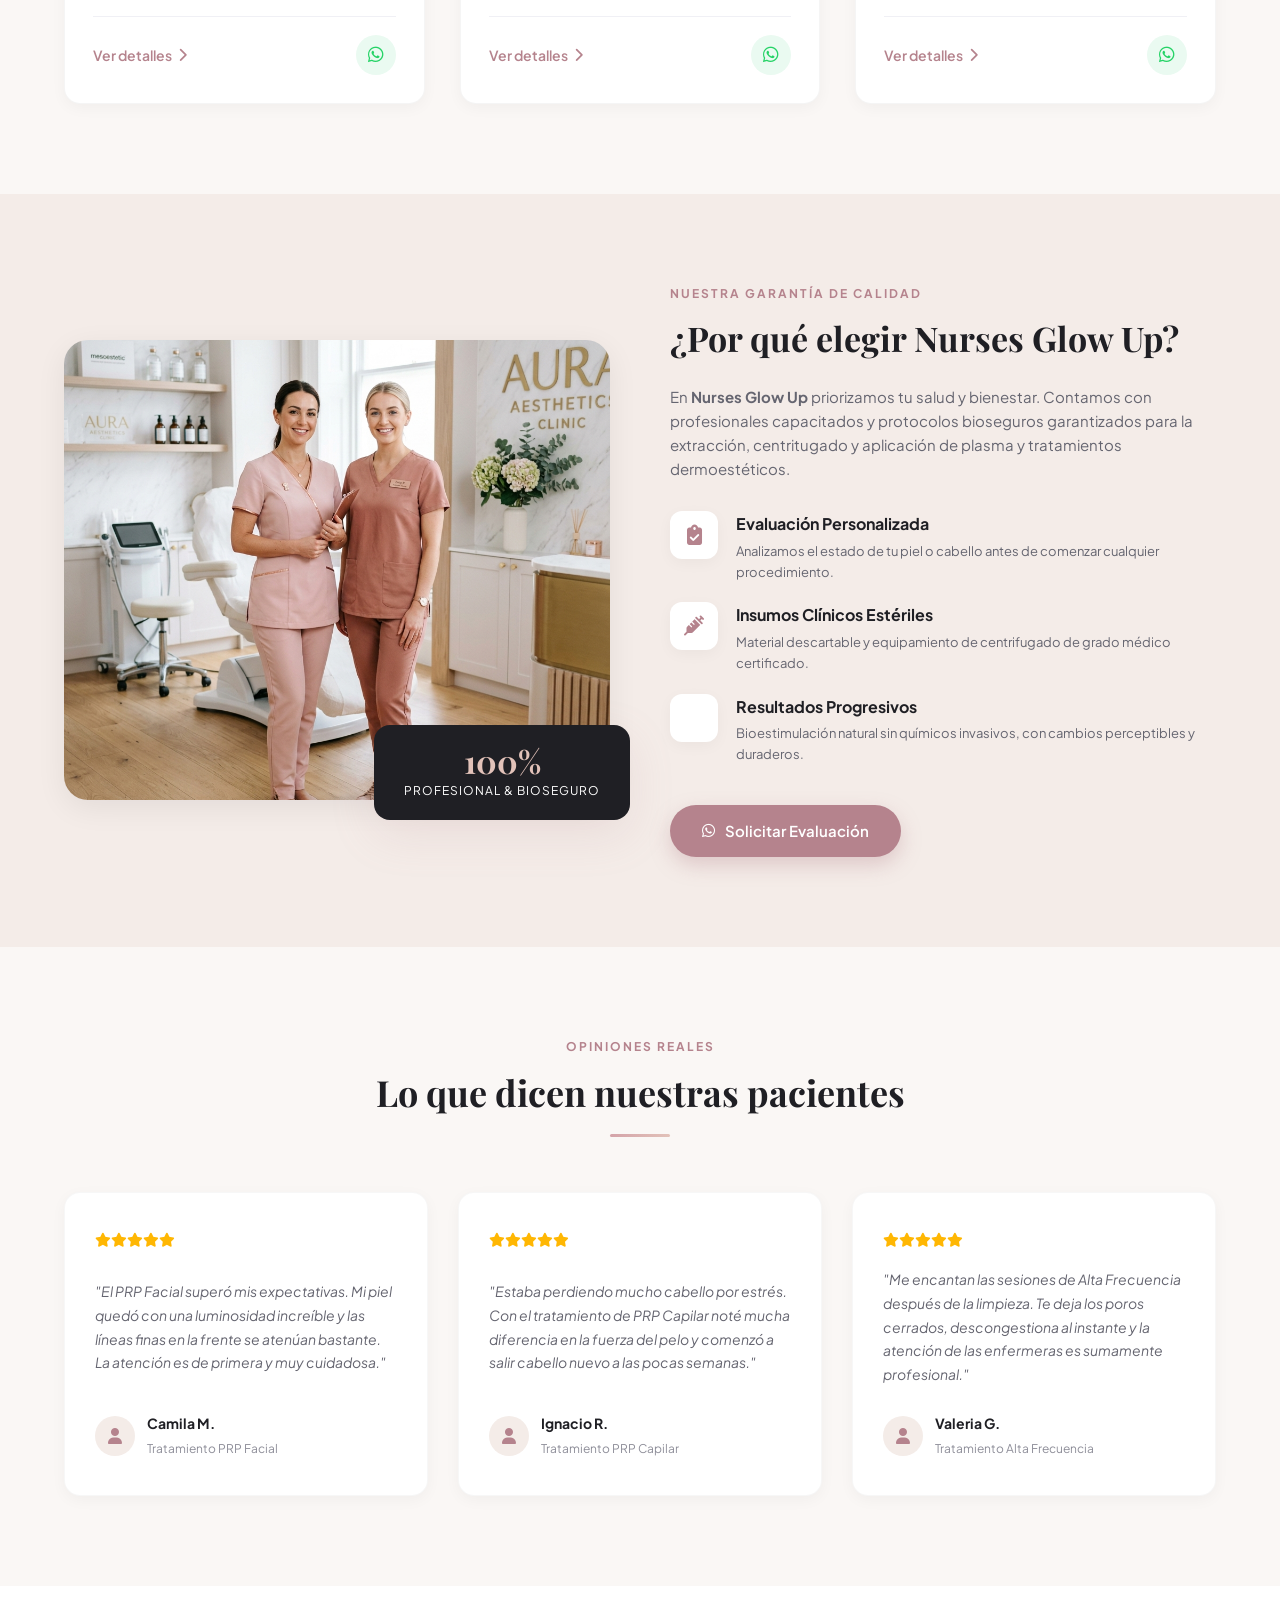
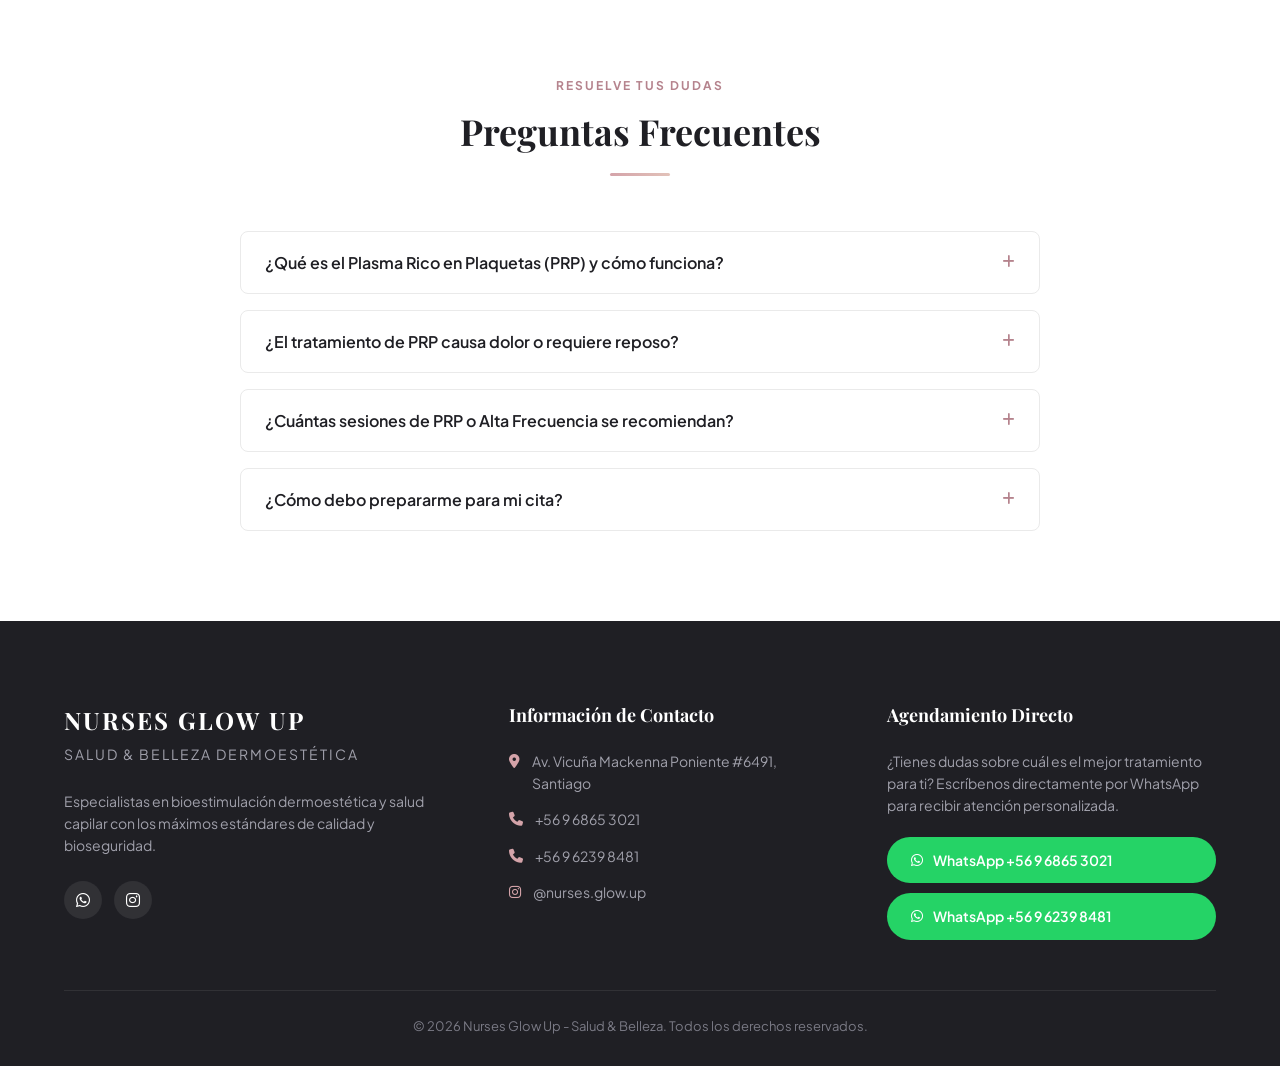
==== commit 9e66268a: "Add files via upload" ====
--- a/index.html
+++ b/index.html
@@ -23,13 +23,17 @@
     <div class="top-bar">
         <div class="top-bar-container">
             <span><i class="fa-solid fa-location-dot"></i> Av. Vicuña Mackenna Poniente #6491, Santiago</span>
-            <span><i class="fa-solid fa-clock"></i> Lun - Vie: 09:00 a 19:00 hrs</span>
             <a href="https://www.instagram.com/nurses.glow.up?igsh=cGNjanVtcWE0emVv" target="_blank" class="top-bar-instagram">
                 <i class="fa-brands fa-instagram"></i> @nurses.glow.up
             </a>
-            <a href="https://wa.me/56968653021?text=Hola%20Nurses%20Glow%20Up,%20me%20gustar%C3%ADa%20hacer%20una%20consulta." target="_blank" class="top-bar-phone">
-                <i class="fa-brands fa-whatsapp"></i> +56 9 6865 3021
-            </a>
+            <div class="top-bar-phones">
+                <a href="https://wa.me/56968653021?text=Hola%20Nurses%20Glow%20Up,%20me%20gustar%C3%ADa%20hacer%20una%20consulta." target="_blank" class="top-bar-phone">
+                    <i class="fa-brands fa-whatsapp"></i> +56 9 6865 3021
+                </a>
+                <a href="https://wa.me/56962398481?text=Hola%20Nurses%20Glow%20Up,%20me%20gustar%C3%ADa%20hacer%20una%20consulta." target="_blank" class="top-bar-phone">
+                    <i class="fa-brands fa-whatsapp"></i> +56 9 6239 8481
+                </a>
+            </div>
         </div>
     </div>
 
@@ -158,7 +162,7 @@
     <section id="nosotros" class="about-section">
         <div class="about-container">
             <div class="about-image-container">
-                <img src="https://images.unsplash.com/photo-1576091160399-112ba8d25d1d?q=80&w=800&auto=format&fit=crop" alt="Atención Profesional Dermoestética">
+                <img src="nurses_team.png" alt="Equipo Nurses Glow Up - Atención Profesional Dermoestética">
                 <div class="experience-badge">
                     <span class="number">100%</span>
                     <span class="text">Profesional & Bioseguro</span>
@@ -351,18 +355,23 @@
                 <h4>Información de Contacto</h4>
                 <ul>
                     <li><i class="fa-solid fa-location-dot"></i> Av. Vicuña Mackenna Poniente #6491, Santiago</li>
-                    <li><i class="fa-solid fa-phone"></i> +56 9 6865 3021</li>
+                    <li><i class="fa-solid fa-phone"></i> <a href="https://wa.me/56968653021" target="_blank">+56 9 6865 3021</a></li>
+                    <li><i class="fa-solid fa-phone"></i> <a href="https://wa.me/56962398481" target="_blank">+56 9 6239 8481</a></li>
                     <li><i class="fa-brands fa-instagram"></i> <a href="https://www.instagram.com/nurses.glow.up?igsh=cGNjanVtcWE0emVv" target="_blank">@nurses.glow.up</a></li>
-                    <li><i class="fa-solid fa-clock"></i> Lunes a Viernes: 09:00 - 19:00 hrs</li>
                 </ul>
             </div>
 
             <div class="footer-action">
                 <h4>Agendamiento Directo</h4>
                 <p>¿Tienes dudas sobre cuál es el mejor tratamiento para ti? Escríbenos directamente por WhatsApp para recibir atención personalizada.</p>
-                <a href="https://wa.me/56968653021?text=Hola,%20quisiera%20más%20información%20sobre%20los%20tratamientos." target="_blank" class="btn-whatsapp">
-                    <i class="fa-brands fa-whatsapp"></i> Chatear por WhatsApp
-                </a>
+                <div class="footer-whatsapp-buttons">
+                    <a href="https://wa.me/56968653021?text=Hola,%20quisiera%20más%20información%20sobre%20los%20tratamientos." target="_blank" class="btn-whatsapp">
+                        <i class="fa-brands fa-whatsapp"></i> WhatsApp +56 9 6865 3021
+                    </a>
+                    <a href="https://wa.me/56962398481?text=Hola,%20quisiera%20más%20información%20sobre%20los%20tratamientos." target="_blank" class="btn-whatsapp">
+                        <i class="fa-brands fa-whatsapp"></i> WhatsApp +56 9 6239 8481
+                    </a>
+                </div>
             </div>
         </div>
 
--- a/style.css
+++ b/style.css
@@ -108,6 +108,13 @@
     color: var(--white);
 }
 
+.top-bar-phones {
+    display: flex;
+    gap: 15px;
+    align-items: center;
+    flex-wrap: wrap;
+}
+
 .top-bar-phone {
     color: var(--accent-gold);
     font-weight: 600;
@@ -115,6 +122,13 @@
 
 .top-bar-phone:hover {
     color: var(--white);
+}
+
+.footer-whatsapp-buttons {
+    display: flex;
+    flex-direction: column;
+    gap: 10px;
+    margin-top: 15px;
 }
 
 /* 4. Navbar Sticky Navegación */
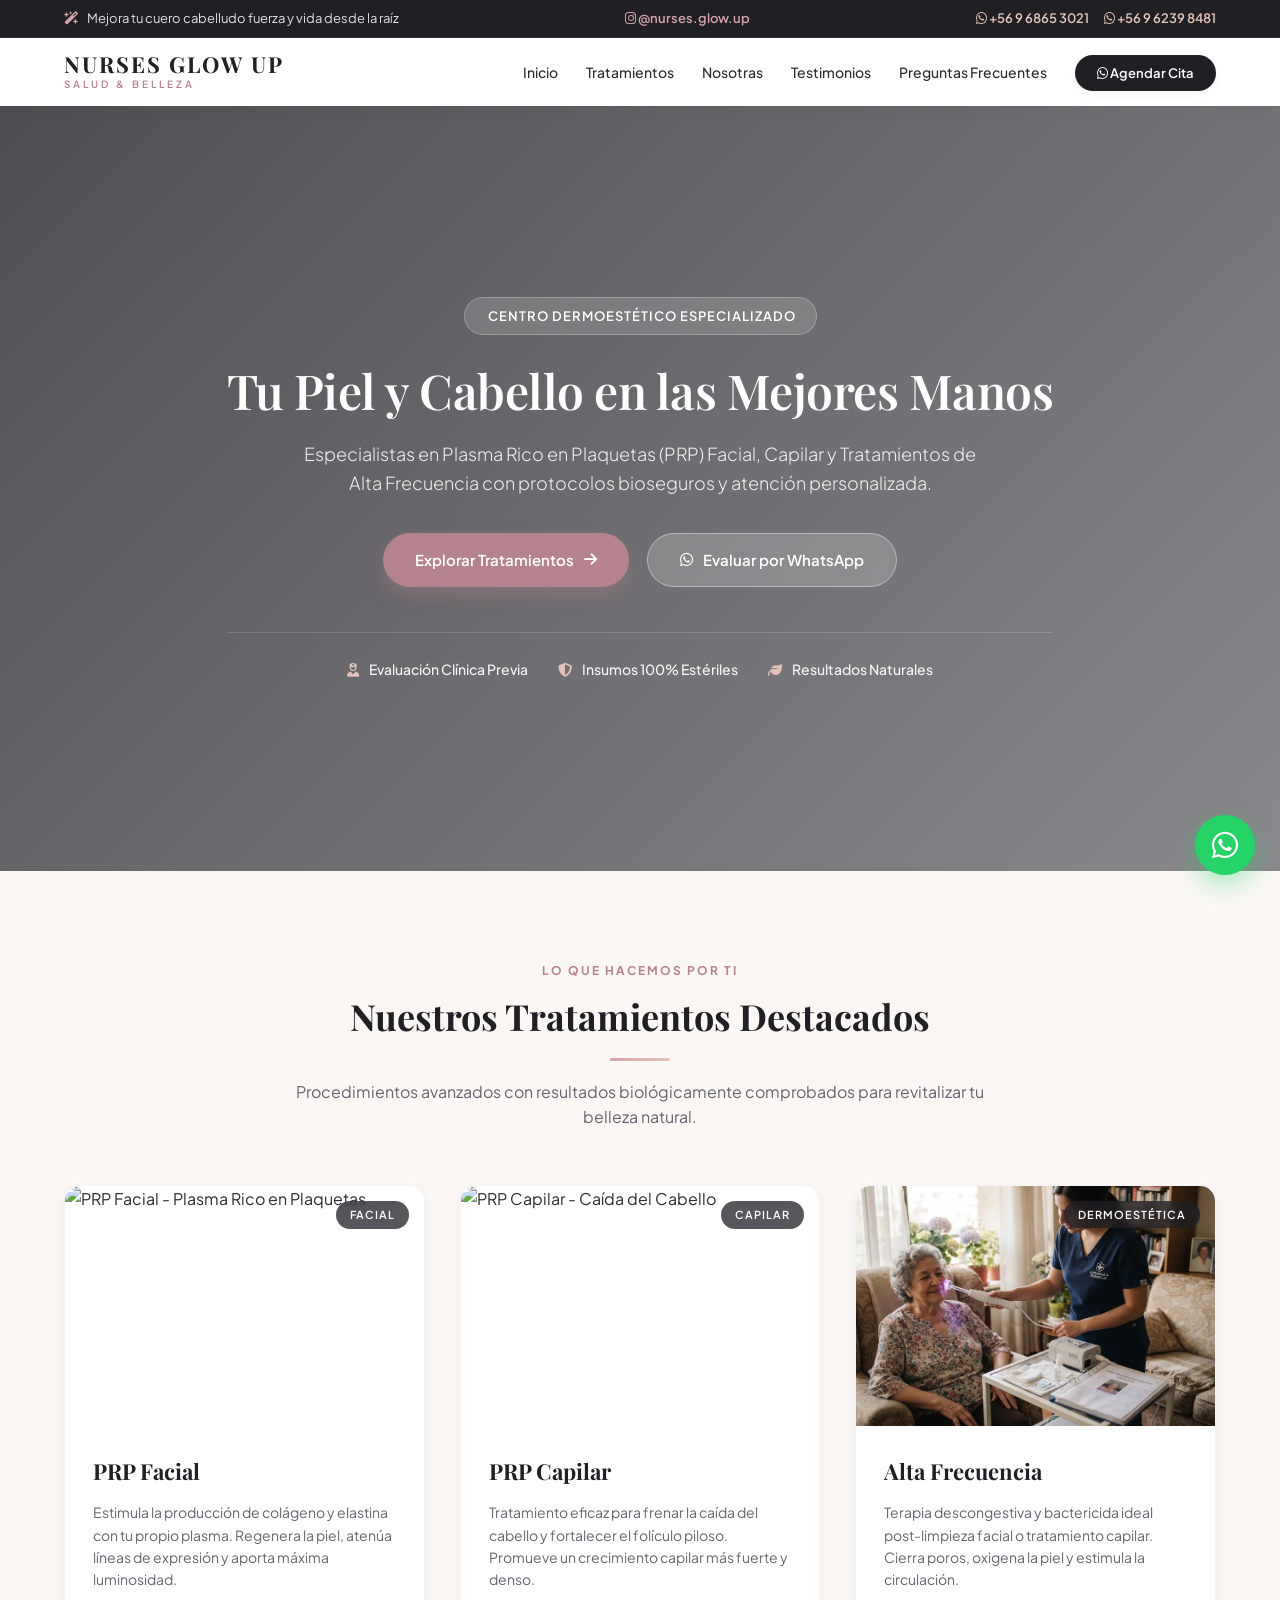
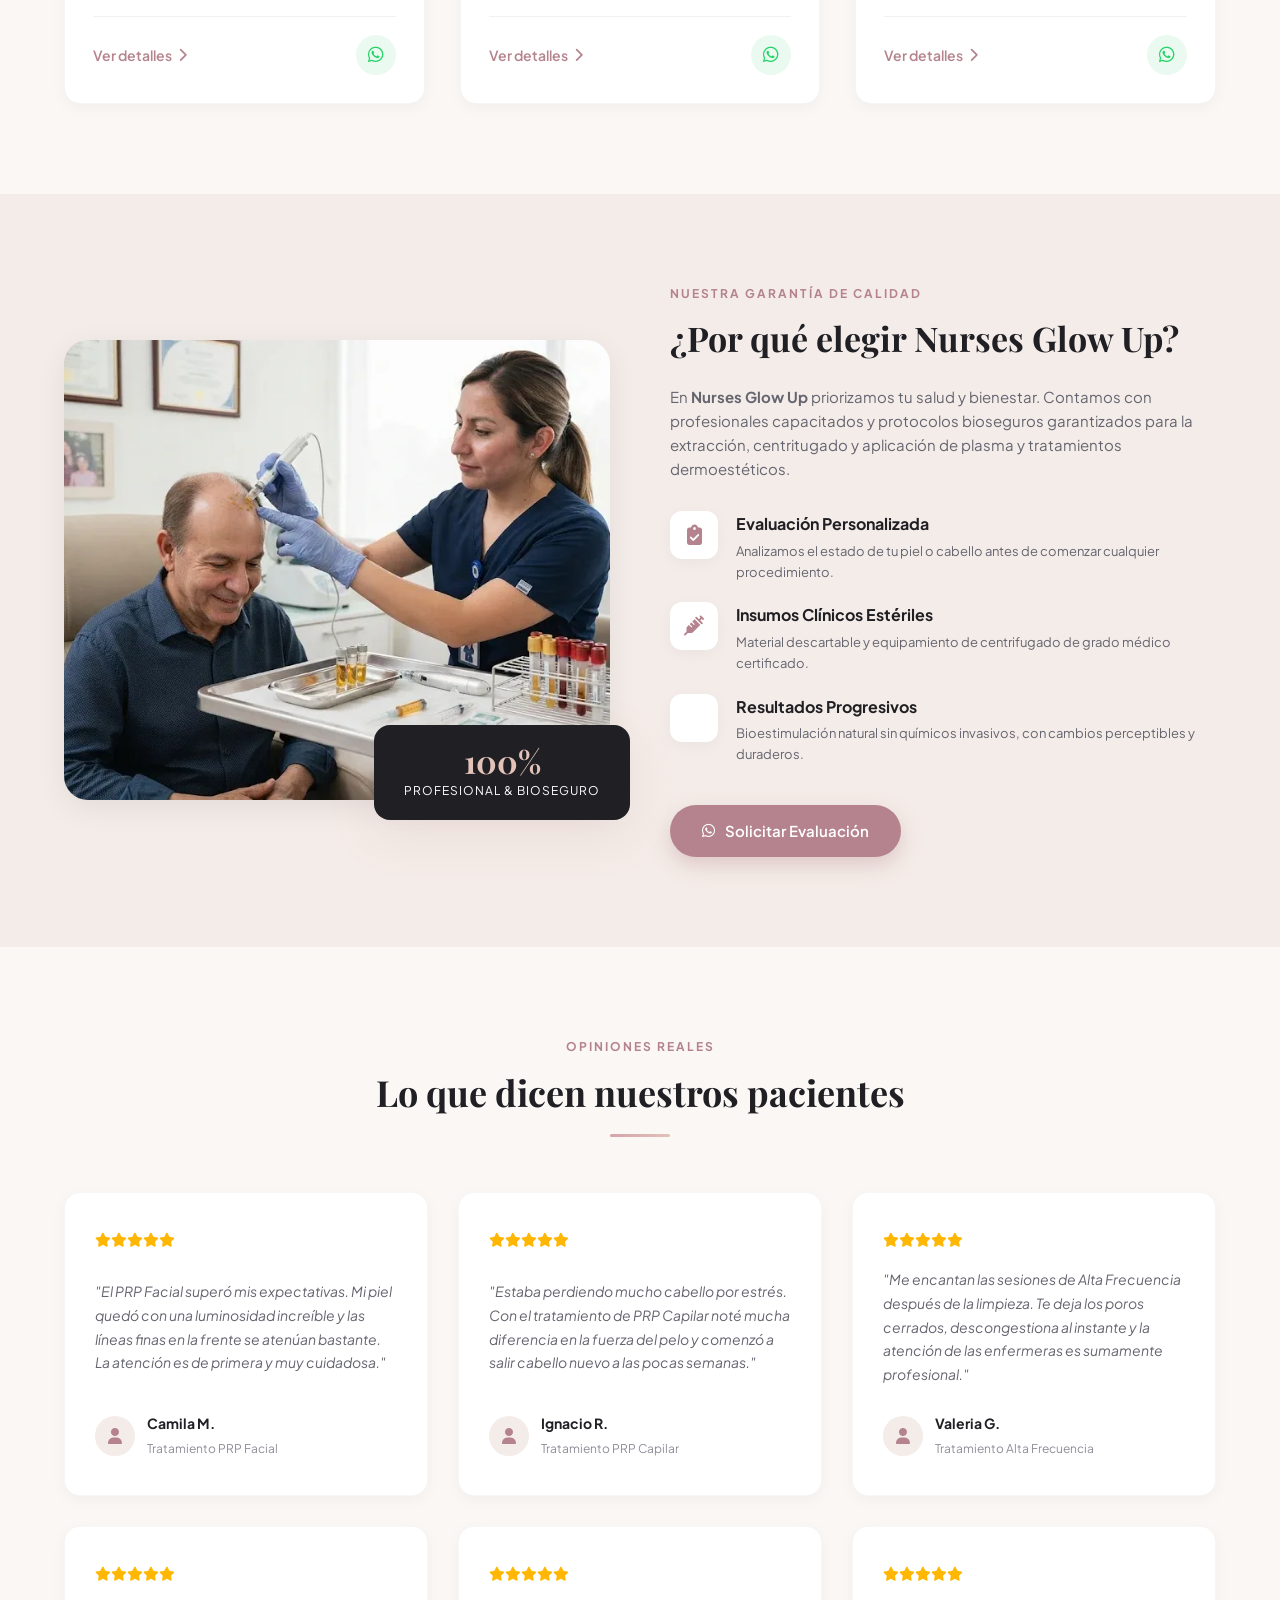
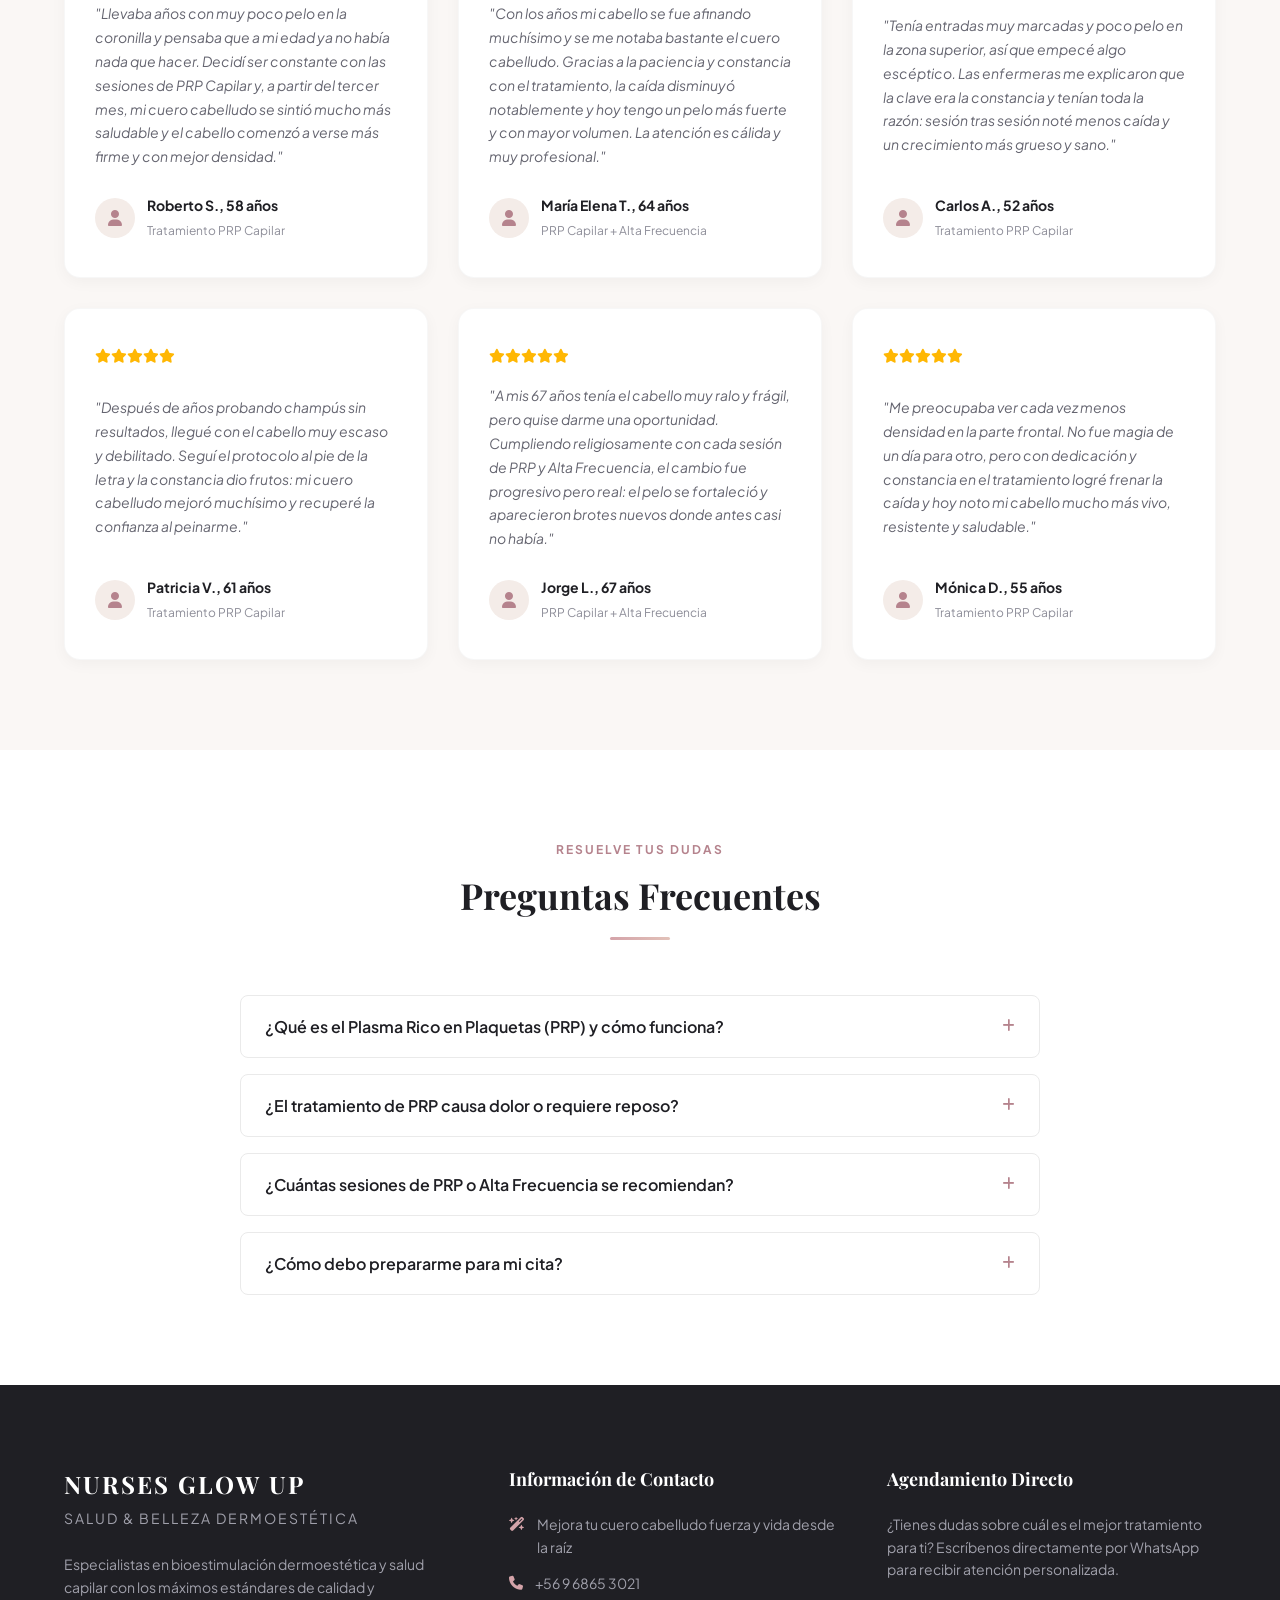
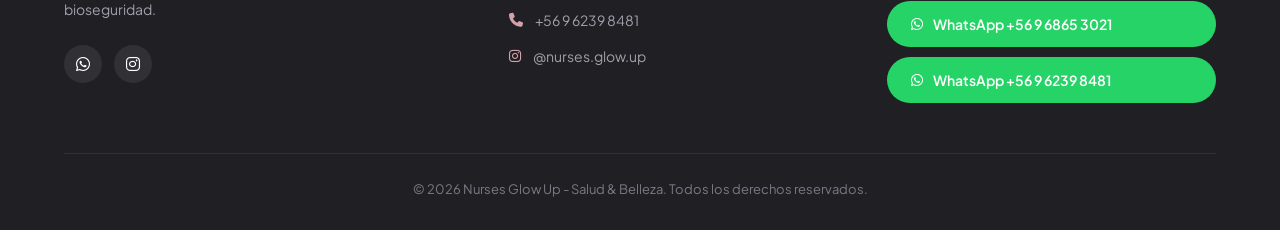
==== commit 312862f3: "Add files via upload" ====
--- a/index.html
+++ b/index.html
@@ -22,7 +22,7 @@
     <!-- Barra Superior Informativa (Top Bar) -->
     <div class="top-bar">
         <div class="top-bar-container">
-            <span><i class="fa-solid fa-location-dot"></i> Av. Vicuña Mackenna Poniente #6491, Santiago</span>
+            <span><i class="fa-solid fa-wand-magic-sparkles"></i> Mejora tu cuero cabelludo fuerza y vida desde la raíz</span>
             <a href="https://www.instagram.com/nurses.glow.up?igsh=cGNjanVtcWE0emVv" target="_blank" class="top-bar-instagram">
                 <i class="fa-brands fa-instagram"></i> @nurses.glow.up
             </a>
@@ -139,7 +139,7 @@
             <!-- Tarjeta 3: Alta Frecuencia -->
             <article class="card">
                 <div class="card-image-wrapper">
-                    <img src="https://media.istockphoto.com/id/1864508718/es/foto/cosmet%C3%B3loga-haciendo-un-procedimiento-antienvejecimiento-en-el-sal%C3%B3n.webp?a=1&b=1&s=612x612&w=0&k=20&c=xg0ljyiA3WDWoHJ1r4zA13l9RCSZDkOHDSZD1bCyxj4=" alt="Tratamiento de Alta Frecuencia">
+                    <img src="alta_frecuencia.jpg" alt="Tratamiento de Alta Frecuencia">
                     <span class="card-tag">Dermoestética</span>
                 </div>
                 <div class="card-body">
@@ -162,7 +162,7 @@
     <section id="nosotros" class="about-section">
         <div class="about-container">
             <div class="about-image-container">
-                <img src="nurses_team.png" alt="Equipo Nurses Glow Up - Atención Profesional Dermoestética">
+                <img src="nurses_team.webp" alt="Atención Profesional de PRP Capilar - Nurses Glow Up">
                 <div class="experience-badge">
                     <span class="number">100%</span>
                     <span class="text">Profesional & Bioseguro</span>
@@ -211,7 +211,7 @@
     <section id="testimonios" class="testimonials-section">
         <div class="section-header">
             <span class="section-subtitle">OPINIONES REALES</span>
-            <h2>Lo que dicen nuestras pacientes</h2>
+            <h2>Lo que dicen nuestros pacientes</h2>
             <div class="header-line"></div>
         </div>
 
@@ -254,6 +254,90 @@
                     <div>
                         <strong>Valeria G.</strong>
                         <span>Tratamiento Alta Frecuencia</span>
+                    </div>
+                </div>
+            </div>
+
+            <div class="testimonial-card">
+                <div class="stars">
+                    <i class="fa-solid fa-star"></i><i class="fa-solid fa-star"></i><i class="fa-solid fa-star"></i><i class="fa-solid fa-star"></i><i class="fa-solid fa-star"></i>
+                </div>
+                <p>"Llevaba años con muy poco pelo en la coronilla y pensaba que a mi edad ya no había nada que hacer. Decidí ser constante con las sesiones de PRP Capilar y, a partir del tercer mes, mi cuero cabelludo se sintió mucho más saludable y el cabello comenzó a verse más firme y con mejor densidad."</p>
+                <div class="client-info">
+                    <div class="client-avatar"><i class="fa-solid fa-user"></i></div>
+                    <div>
+                        <strong>Roberto S., 58 años</strong>
+                        <span>Tratamiento PRP Capilar</span>
+                    </div>
+                </div>
+            </div>
+
+            <div class="testimonial-card">
+                <div class="stars">
+                    <i class="fa-solid fa-star"></i><i class="fa-solid fa-star"></i><i class="fa-solid fa-star"></i><i class="fa-solid fa-star"></i><i class="fa-solid fa-star"></i>
+                </div>
+                <p>"Con los años mi cabello se fue afinando muchísimo y se me notaba bastante el cuero cabelludo. Gracias a la paciencia y constancia con el tratamiento, la caída disminuyó notablemente y hoy tengo un pelo más fuerte y con mayor volumen. La atención es cálida y muy profesional."</p>
+                <div class="client-info">
+                    <div class="client-avatar"><i class="fa-solid fa-user"></i></div>
+                    <div>
+                        <strong>María Elena T., 64 años</strong>
+                        <span>PRP Capilar + Alta Frecuencia</span>
+                    </div>
+                </div>
+            </div>
+
+            <div class="testimonial-card">
+                <div class="stars">
+                    <i class="fa-solid fa-star"></i><i class="fa-solid fa-star"></i><i class="fa-solid fa-star"></i><i class="fa-solid fa-star"></i><i class="fa-solid fa-star"></i>
+                </div>
+                <p>"Tenía entradas muy marcadas y poco pelo en la zona superior, así que empecé algo escéptico. Las enfermeras me explicaron que la clave era la constancia y tenían toda la razón: sesión tras sesión noté menos caída y un crecimiento más grueso y sano."</p>
+                <div class="client-info">
+                    <div class="client-avatar"><i class="fa-solid fa-user"></i></div>
+                    <div>
+                        <strong>Carlos A., 52 años</strong>
+                        <span>Tratamiento PRP Capilar</span>
+                    </div>
+                </div>
+            </div>
+
+            <div class="testimonial-card">
+                <div class="stars">
+                    <i class="fa-solid fa-star"></i><i class="fa-solid fa-star"></i><i class="fa-solid fa-star"></i><i class="fa-solid fa-star"></i><i class="fa-solid fa-star"></i>
+                </div>
+                <p>"Después de años probando champús sin resultados, llegué con el cabello muy escaso y debilitado. Seguí el protocolo al pie de la letra y la constancia dio frutos: mi cuero cabelludo mejoró muchísimo y recuperé la confianza al peinarme."</p>
+                <div class="client-info">
+                    <div class="client-avatar"><i class="fa-solid fa-user"></i></div>
+                    <div>
+                        <strong>Patricia V., 61 años</strong>
+                        <span>Tratamiento PRP Capilar</span>
+                    </div>
+                </div>
+            </div>
+
+            <div class="testimonial-card">
+                <div class="stars">
+                    <i class="fa-solid fa-star"></i><i class="fa-solid fa-star"></i><i class="fa-solid fa-star"></i><i class="fa-solid fa-star"></i><i class="fa-solid fa-star"></i>
+                </div>
+                <p>"A mis 67 años tenía el cabello muy ralo y frágil, pero quise darme una oportunidad. Cumpliendo religiosamente con cada sesión de PRP y Alta Frecuencia, el cambio fue progresivo pero real: el pelo se fortaleció y aparecieron brotes nuevos donde antes casi no había."</p>
+                <div class="client-info">
+                    <div class="client-avatar"><i class="fa-solid fa-user"></i></div>
+                    <div>
+                        <strong>Jorge L., 67 años</strong>
+                        <span>PRP Capilar + Alta Frecuencia</span>
+                    </div>
+                </div>
+            </div>
+
+            <div class="testimonial-card">
+                <div class="stars">
+                    <i class="fa-solid fa-star"></i><i class="fa-solid fa-star"></i><i class="fa-solid fa-star"></i><i class="fa-solid fa-star"></i><i class="fa-solid fa-star"></i>
+                </div>
+                <p>"Me preocupaba ver cada vez menos densidad en la parte frontal. No fue magia de un día para otro, pero con dedicación y constancia en el tratamiento logré frenar la caída y hoy noto mi cabello mucho más vivo, resistente y saludable."</p>
+                <div class="client-info">
+                    <div class="client-avatar"><i class="fa-solid fa-user"></i></div>
+                    <div>
+                        <strong>Mónica D., 55 años</strong>
+                        <span>Tratamiento PRP Capilar</span>
                     </div>
                 </div>
             </div>
@@ -354,7 +438,7 @@
             <div class="footer-info">
                 <h4>Información de Contacto</h4>
                 <ul>
-                    <li><i class="fa-solid fa-location-dot"></i> Av. Vicuña Mackenna Poniente #6491, Santiago</li>
+                    <li><i class="fa-solid fa-wand-magic-sparkles"></i> Mejora tu cuero cabelludo fuerza y vida desde la raíz</li>
                     <li><i class="fa-solid fa-phone"></i> <a href="https://wa.me/56968653021" target="_blank">+56 9 6865 3021</a></li>
                     <li><i class="fa-solid fa-phone"></i> <a href="https://wa.me/56962398481" target="_blank">+56 9 6239 8481</a></li>
                     <li><i class="fa-brands fa-instagram"></i> <a href="https://www.instagram.com/nurses.glow.up?igsh=cGNjanVtcWE0emVv" target="_blank">@nurses.glow.up</a></li>
--- a/style.css
+++ b/style.css
@@ -547,6 +547,7 @@
     width: 100%;
     height: 460px;
     object-fit: cover;
+    object-position: 55% center;
 }
 
 .experience-badge {
@@ -847,6 +848,7 @@
     width: 100%;
     height: 100%;
     object-fit: cover;
+    object-position: center 20%;
 }
 
 .modal-body {
